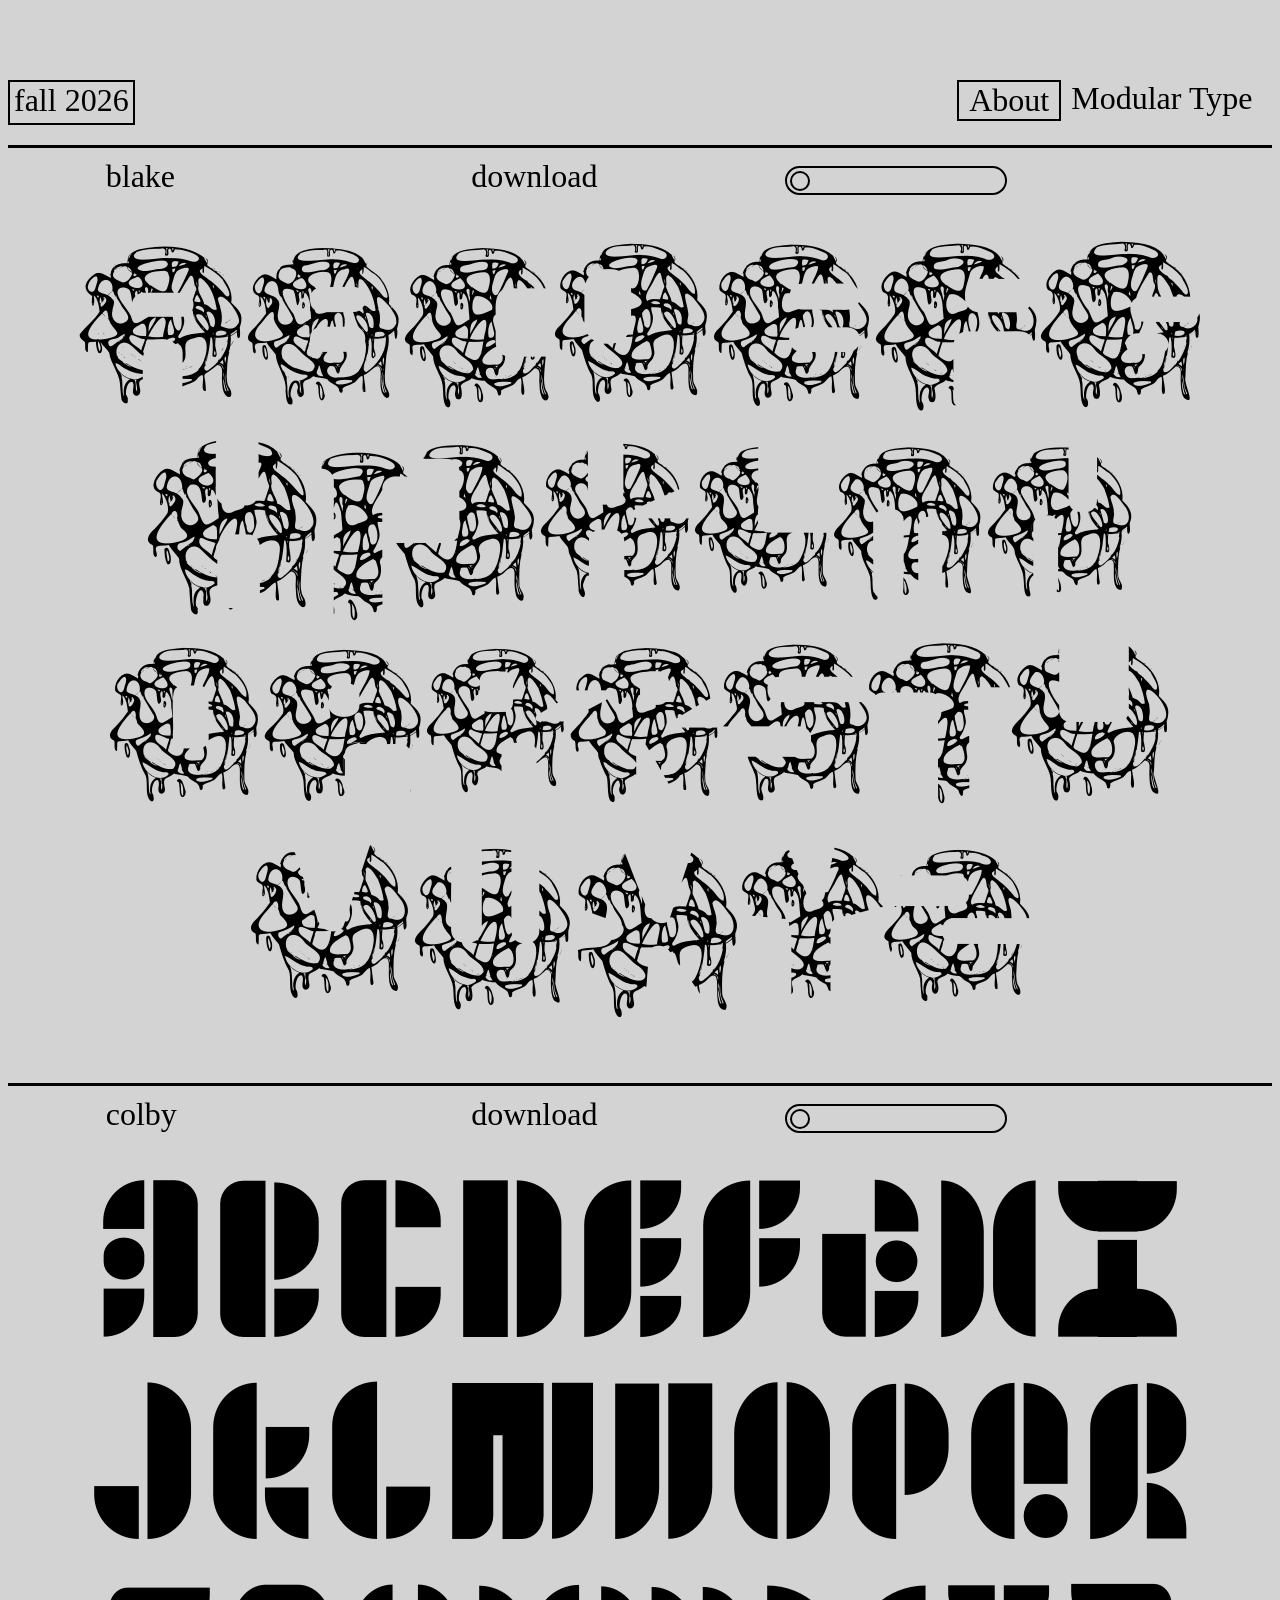
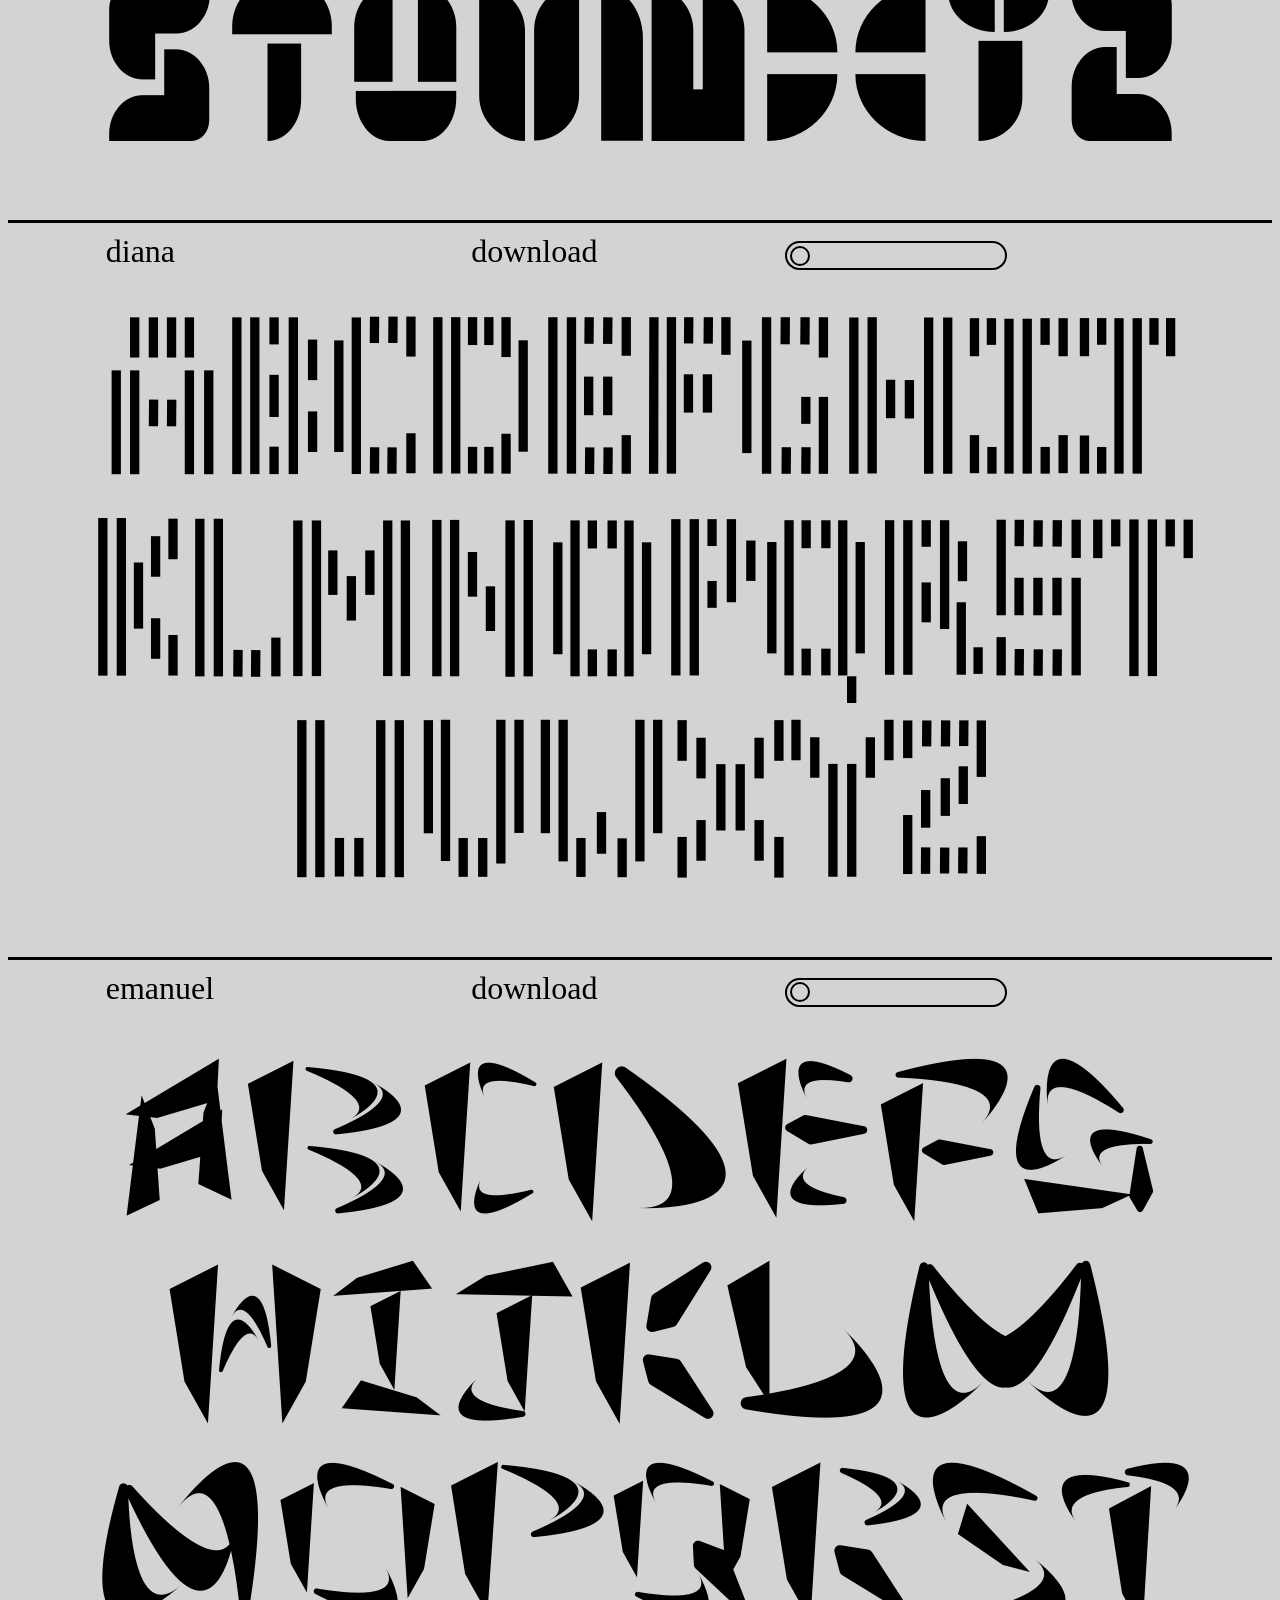
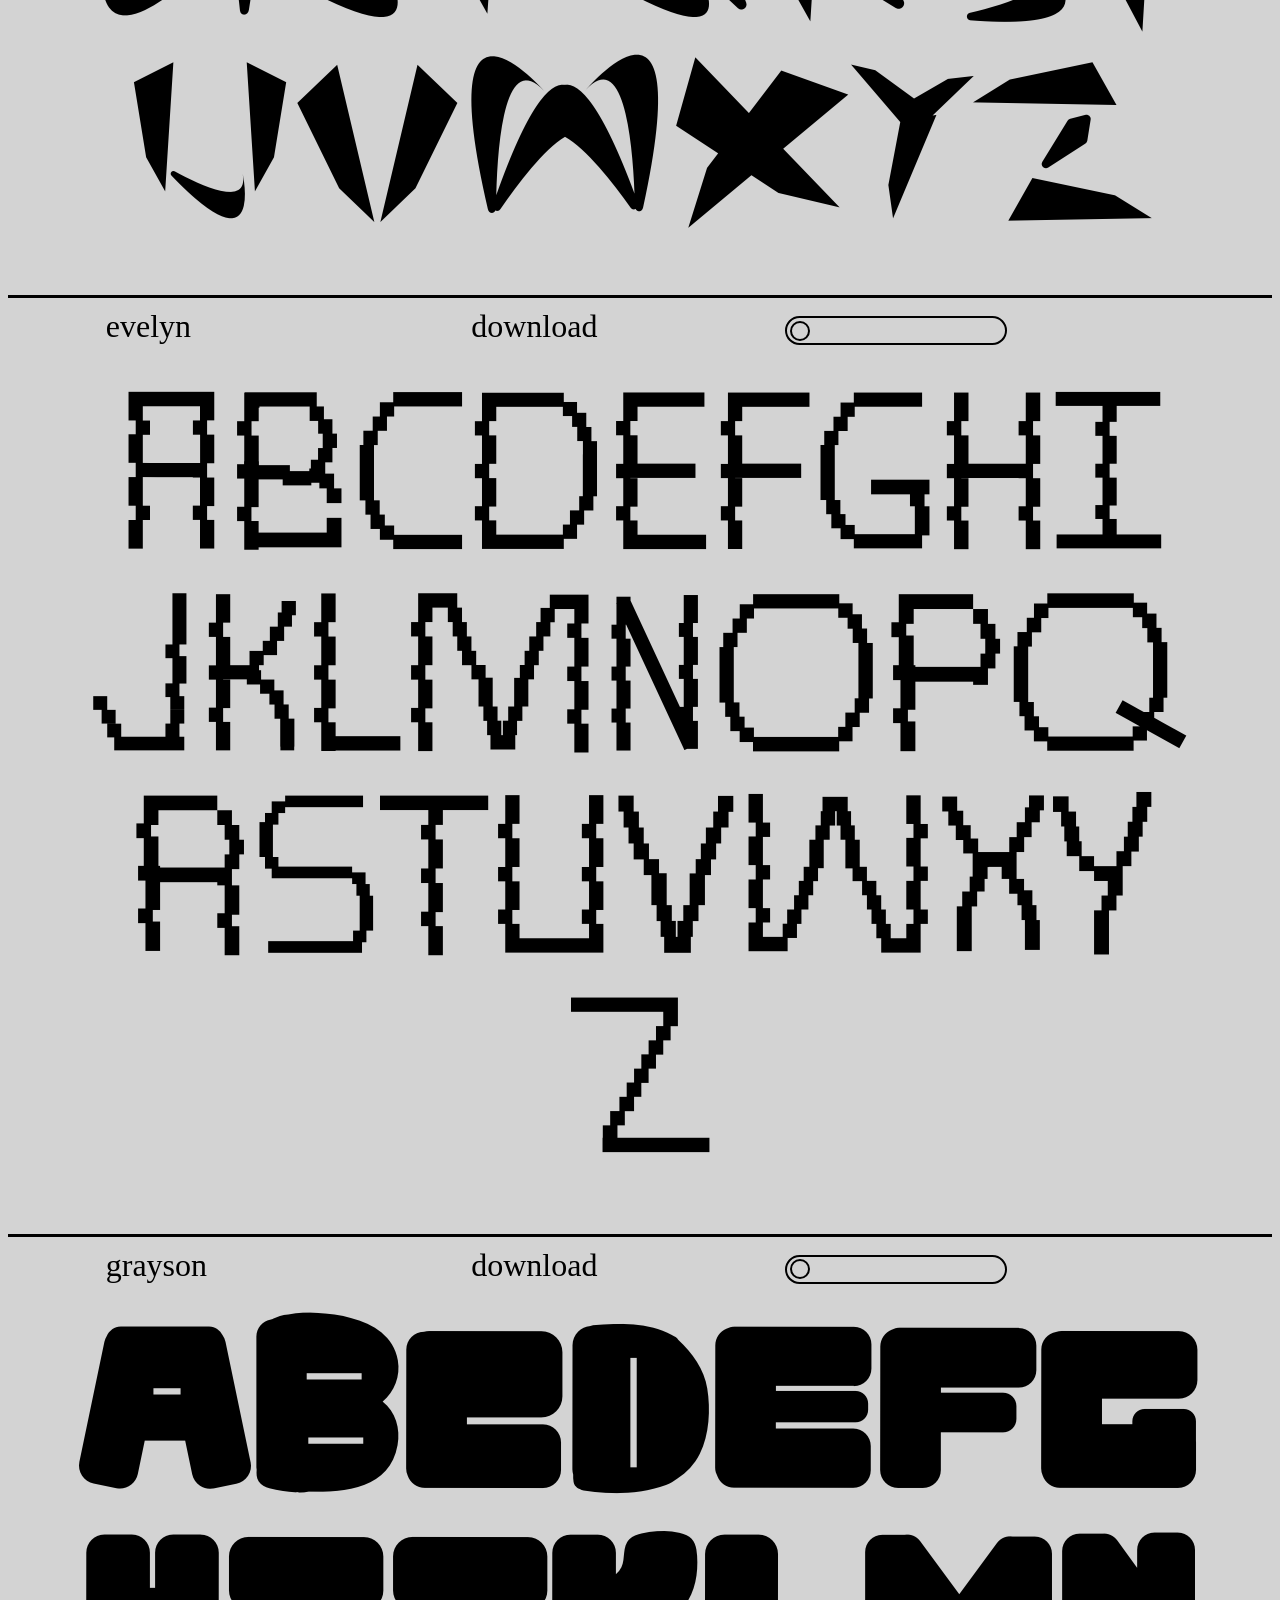
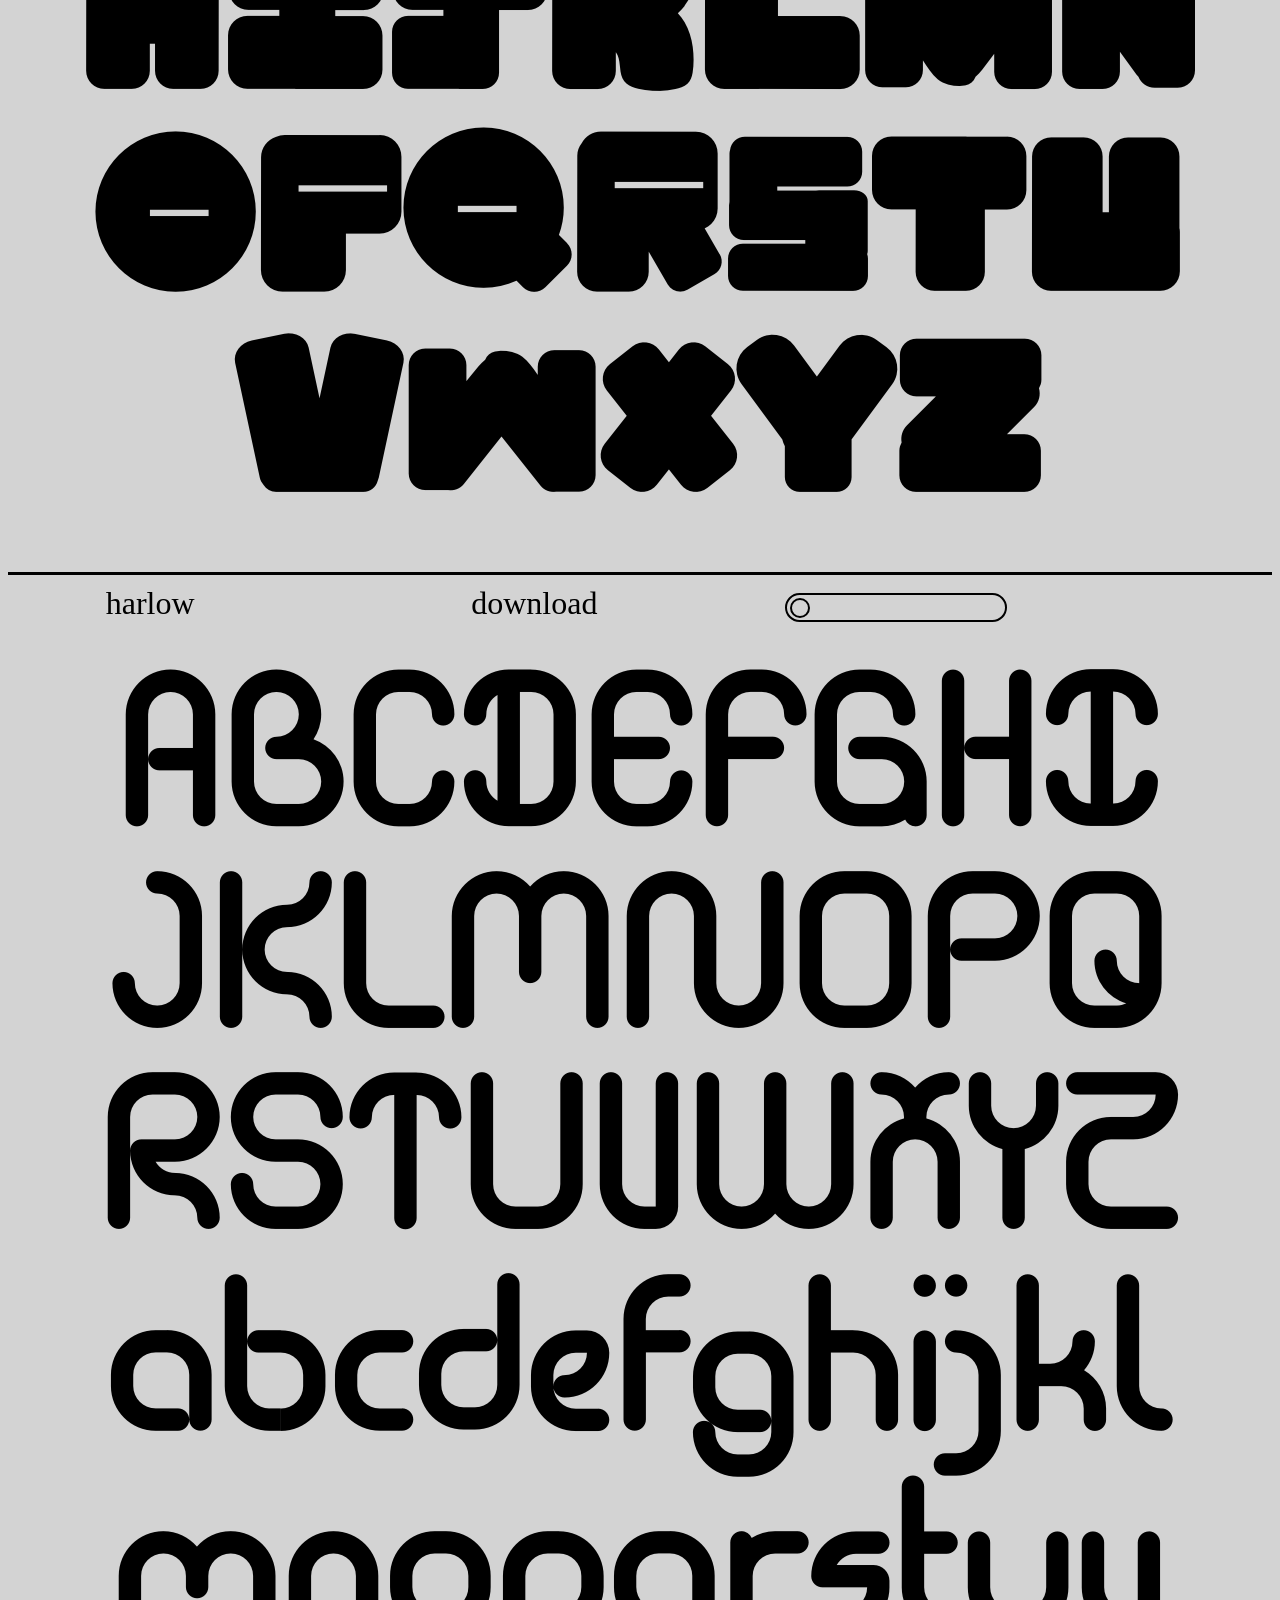
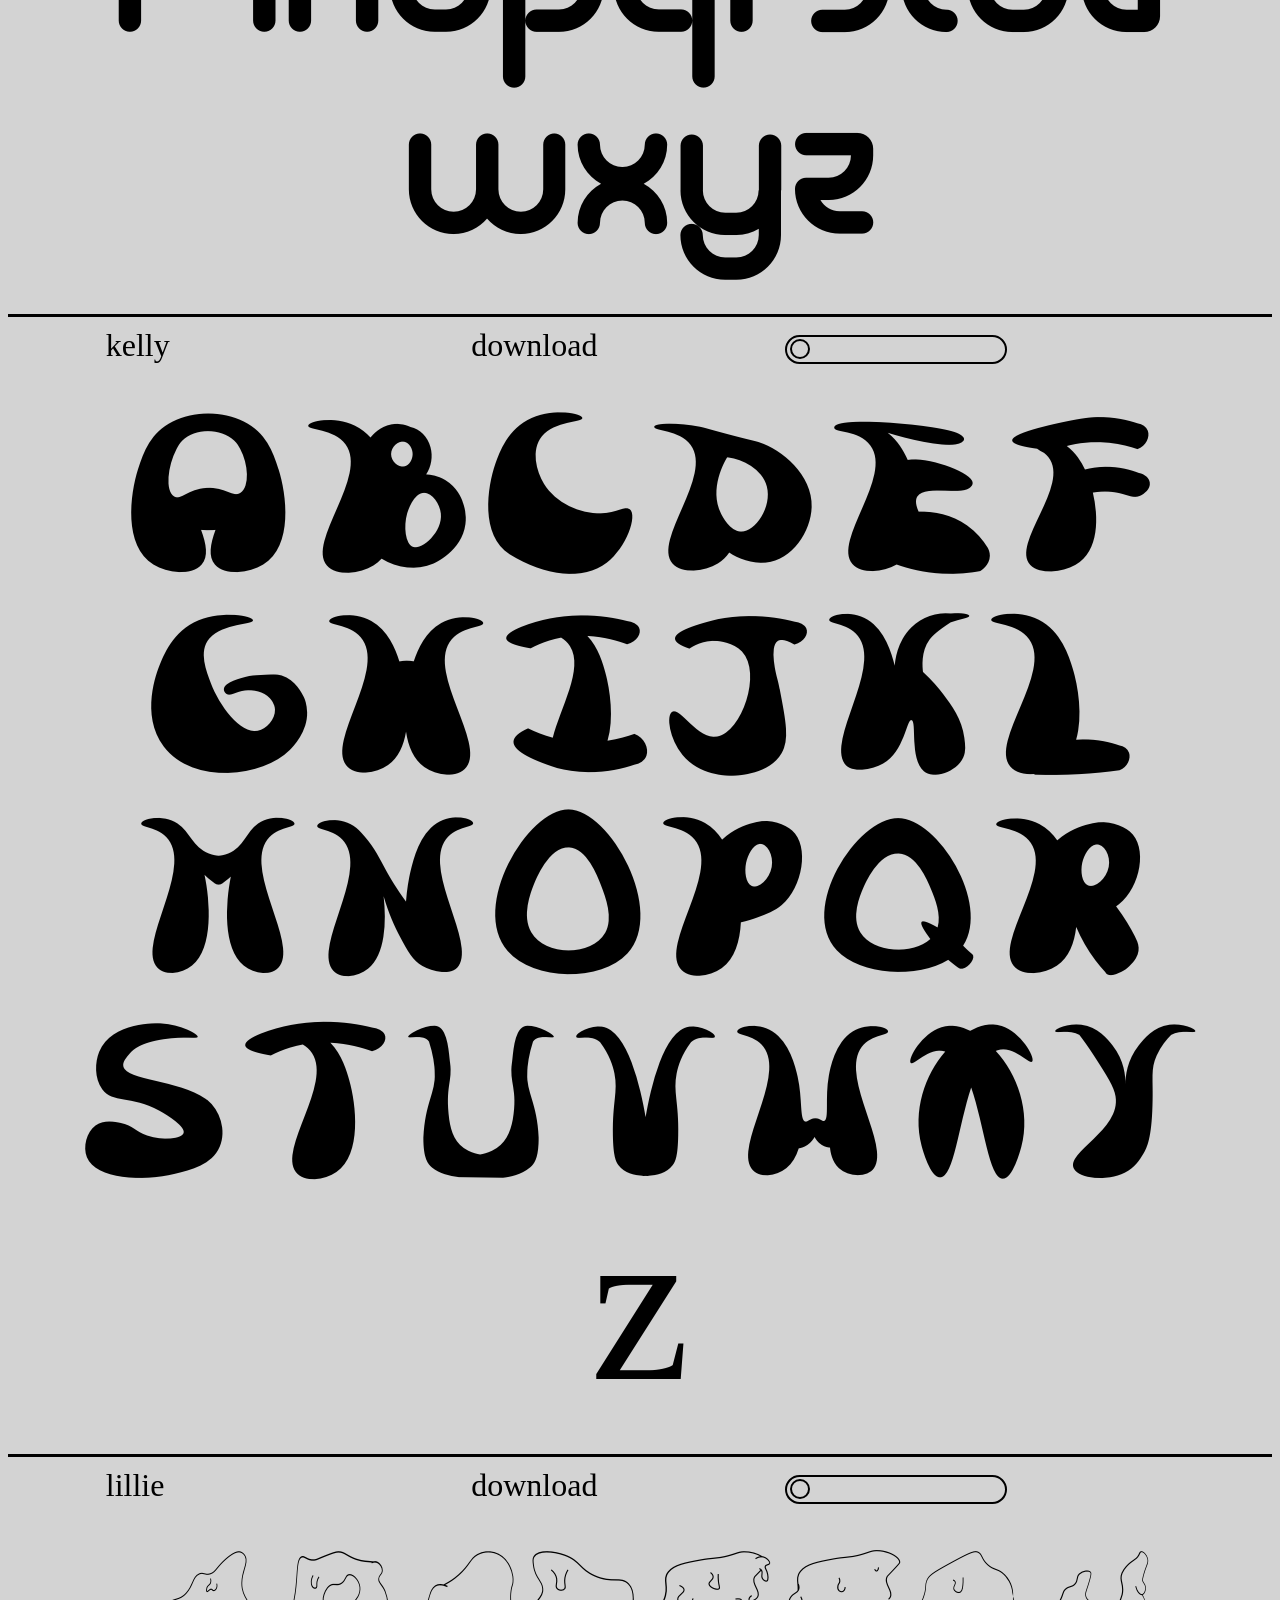
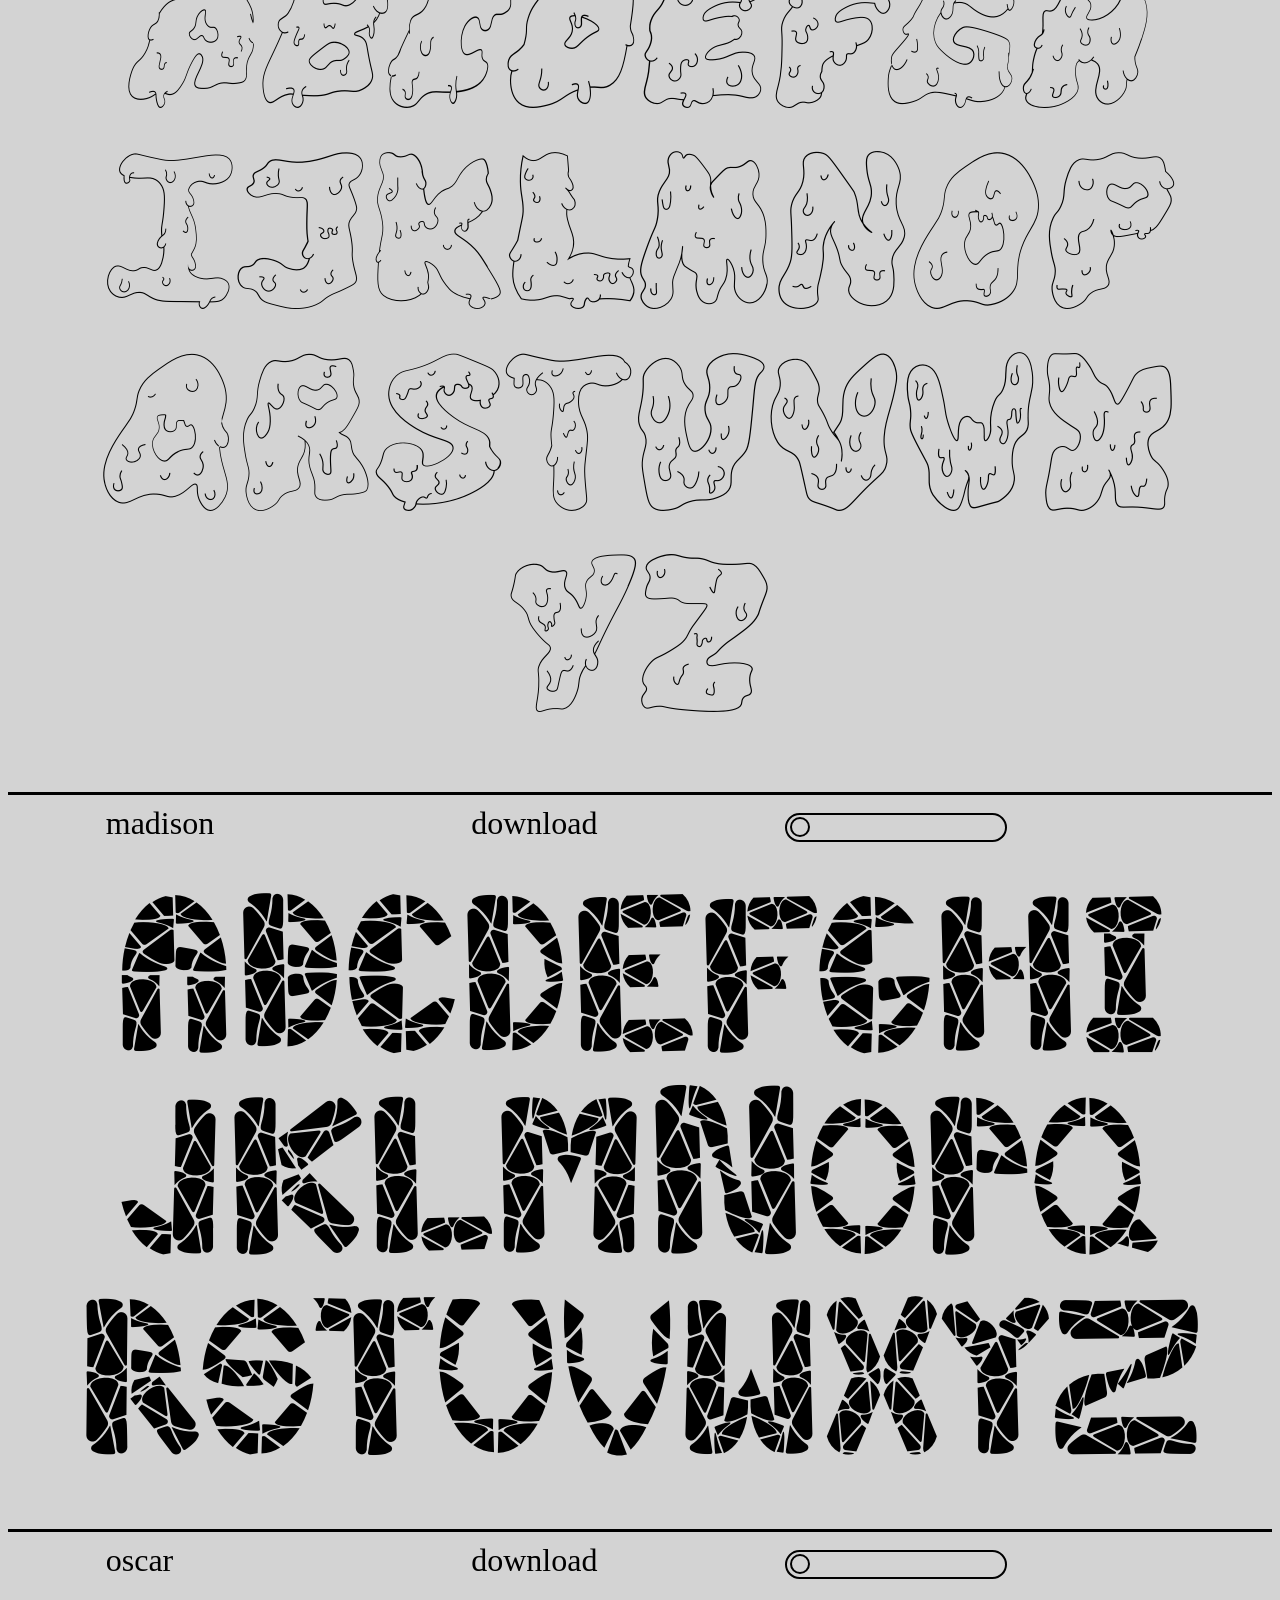
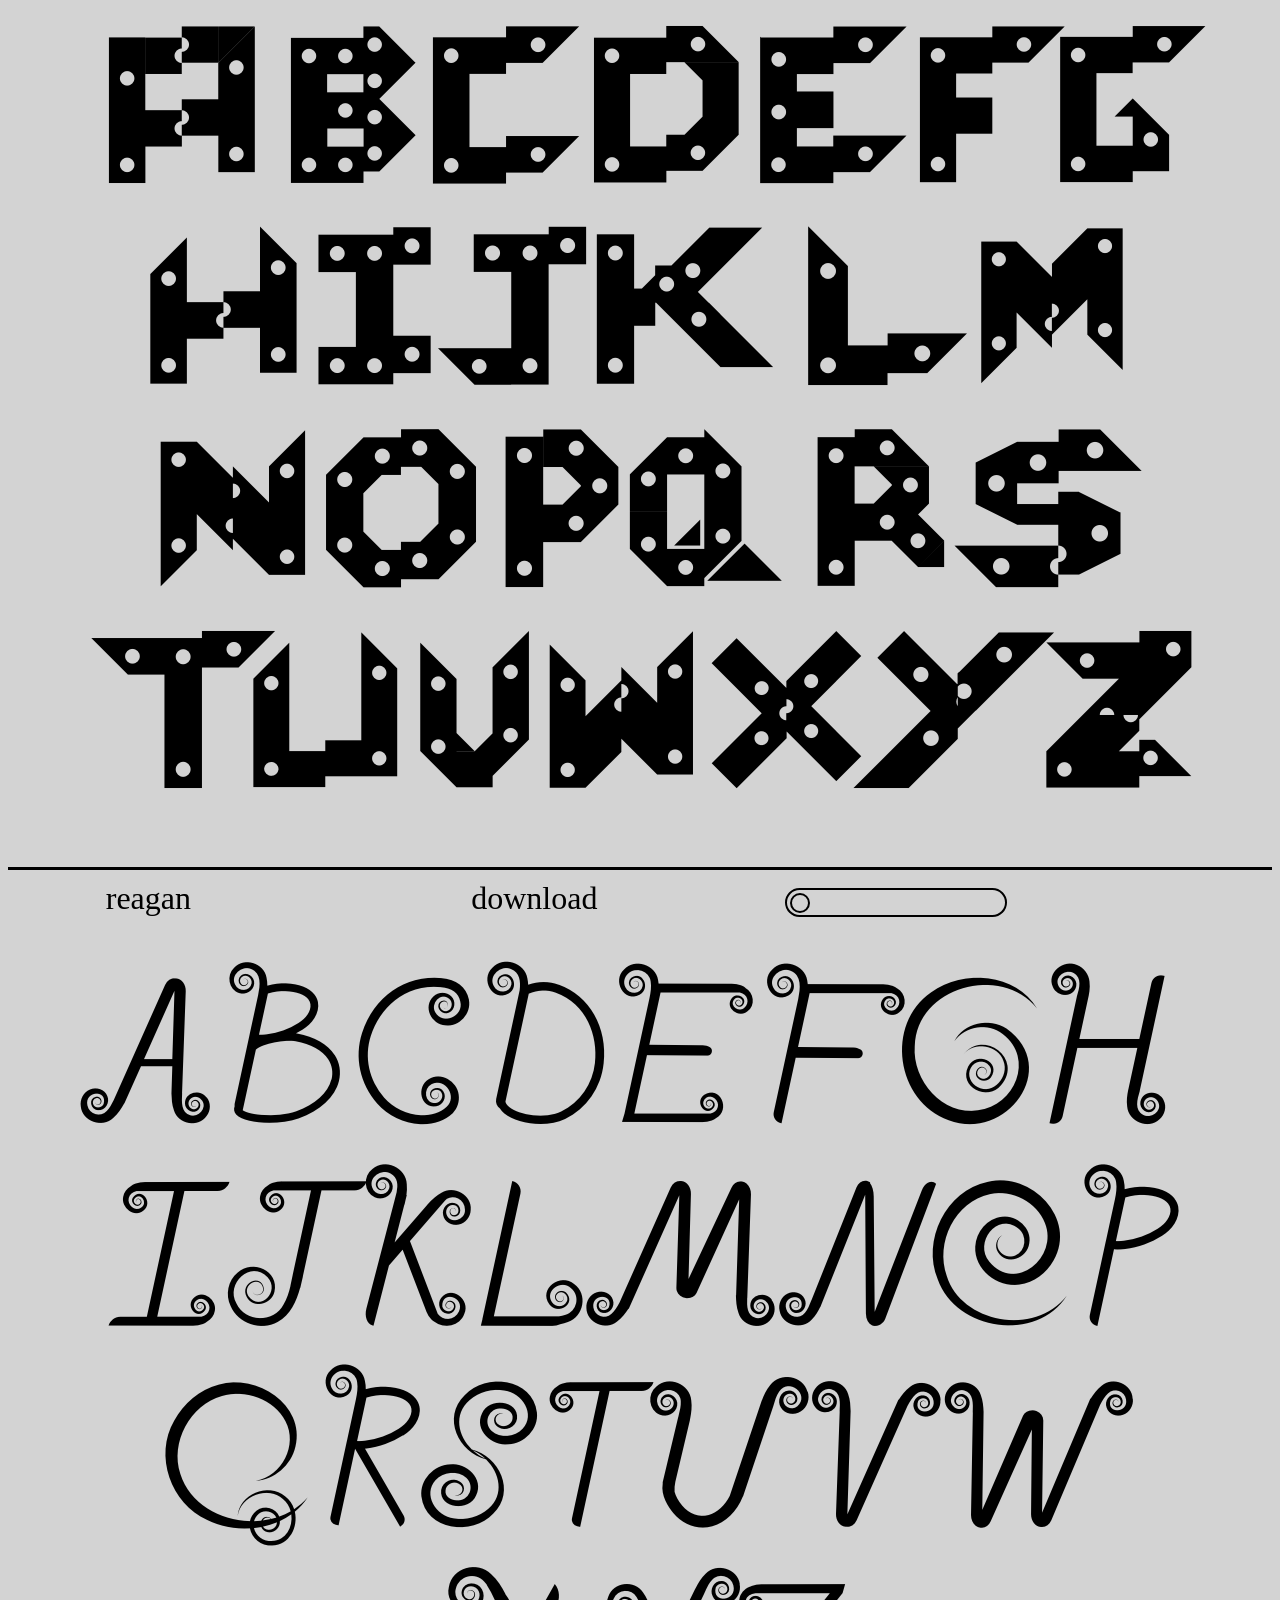
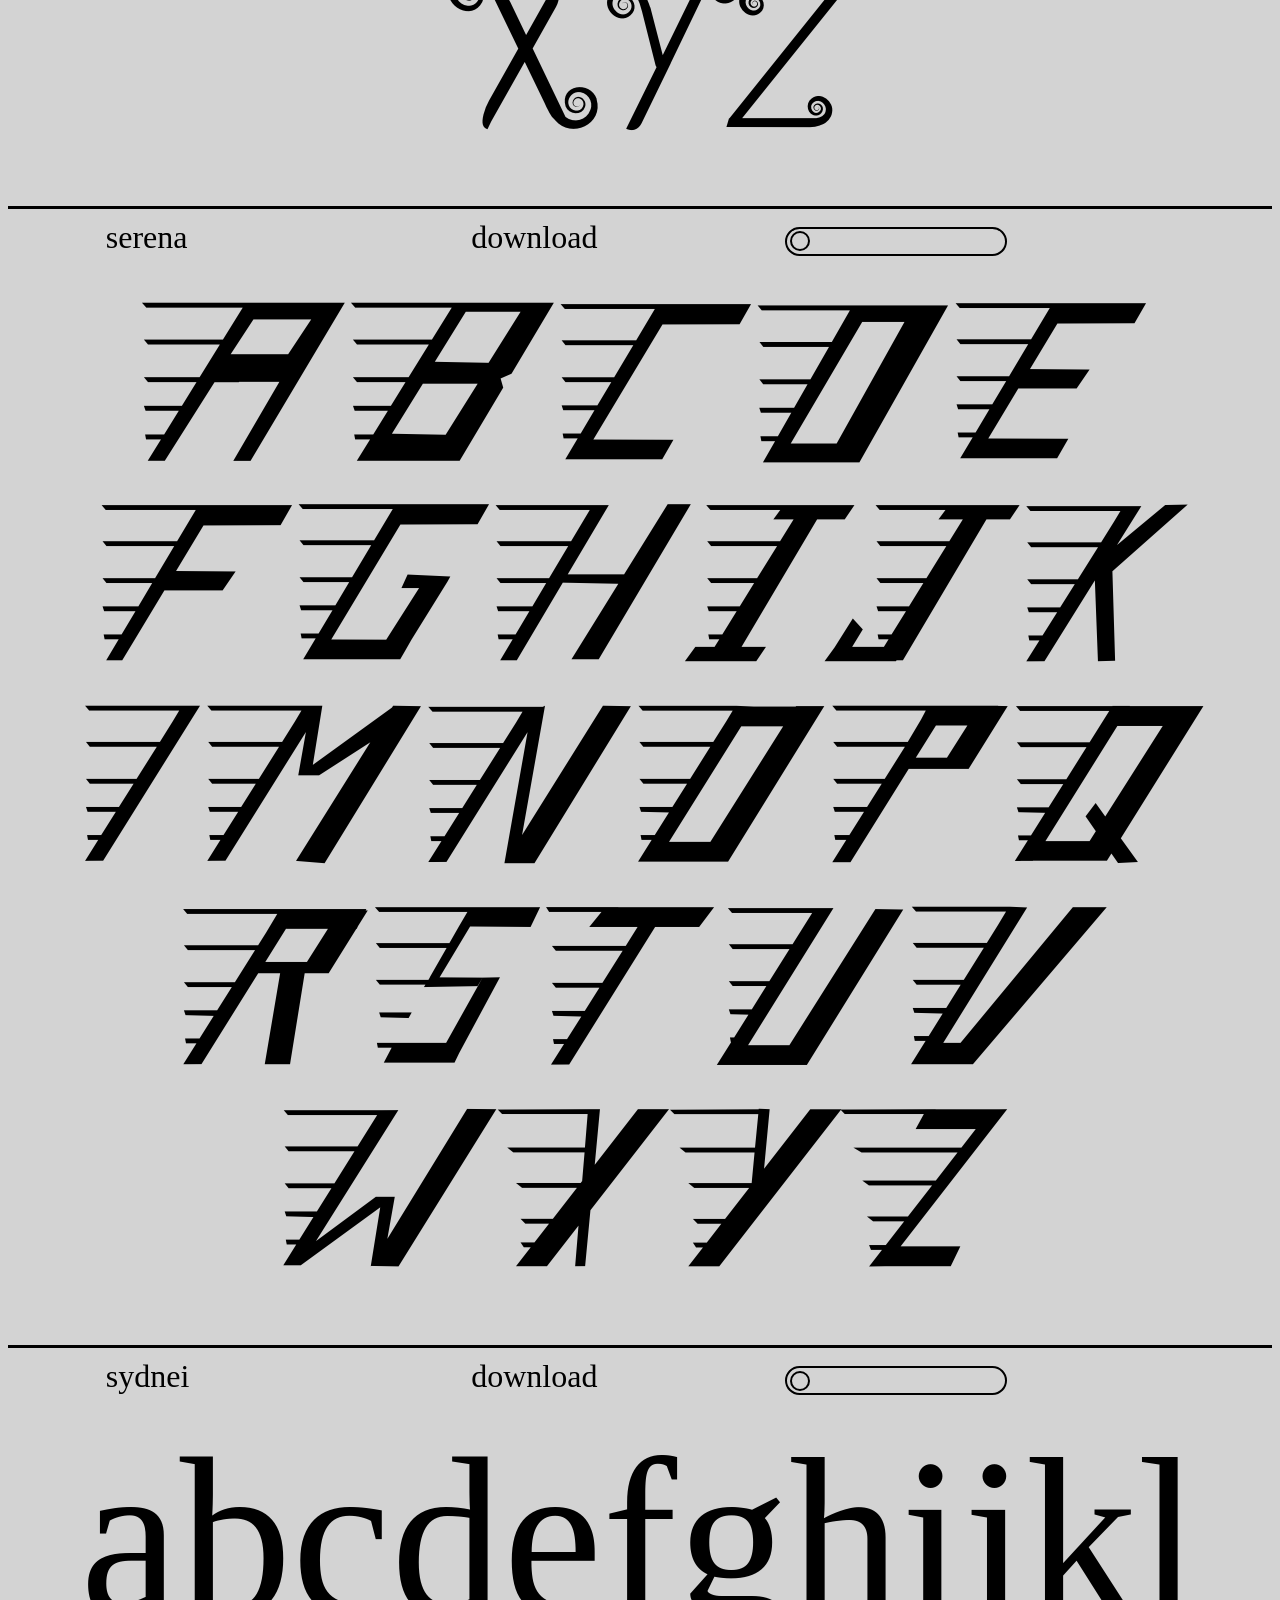
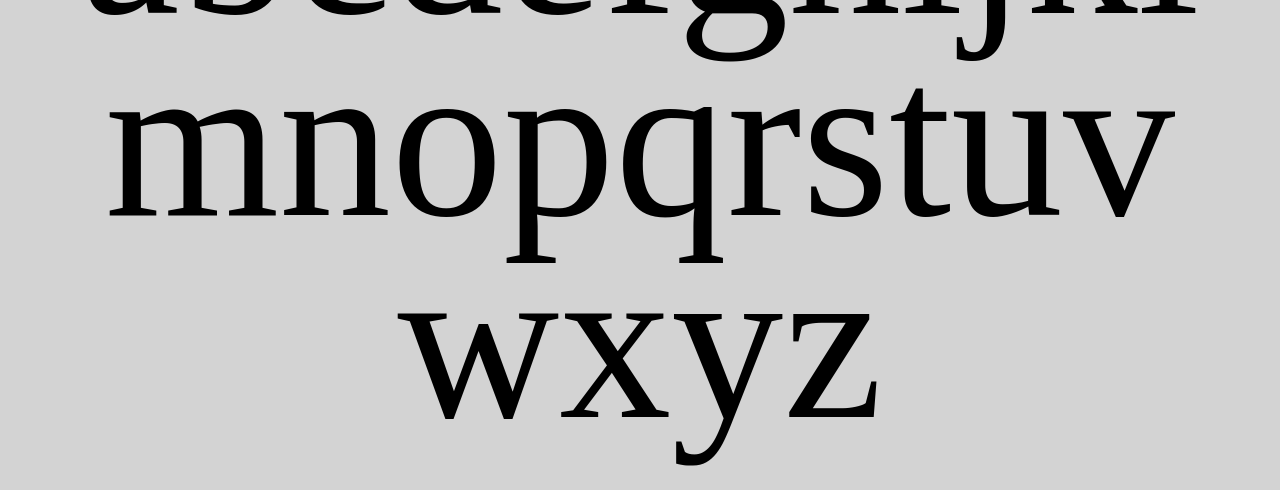
==== index.html @ 3a1ad886 "Initial commit" ====
<!DOCTYPE html>
<html>
  <head>
    <script src="https://ajax.googleapis.com/ajax/libs/jquery/3.5.1/jquery.min.js"></script>
    <script src="script.js"></script>
    <link rel="stylesheet" href="style.css" media="screen" />
    <title>Modular Typography</title>
    <link
      rel="icon"
      type="image/png"
      href="https://cdn.glitch.global/ddb6006c-caa0-43e6-abef-065a026137f5/favicon-16x16.png?v=1731301196773"
    />
  </head>
  <body>
    <div id="navigation">
       <div id="info">
        <a class="infoButtons" id="fullautohp" href="/"
          >
        </a>
        <div class="titleButtons" id="sketches" href="sketches.html">
          Modular Type
        </div>

        <button class="titleButtons" id="about">About</button>
        <!--    <button class="titleButtons" id="darkmode" onclick="darkMode()">Light Mode</button> -->
      </div>
    </div>

    <div class="intro" id="intro">
      <p id="introText">
        After completing your designs for five modular words in Part I, you will
        selected one word and expanded it into a complete uppercase alphabet
        (A–Z). This alphabet built on your modular system and visual
        characteristics you developed for that word, ensuring that the same
        concept and structure were carried through every letter. Now you can use
        these typefaces however you'd like!
      </p>
    </div>

   

    <div class="allTypeThings">
       <div class="className">Fall 2026</div>

      <div class="typeInfo">
        <div class="typefaceNameDIV">
          <span class="typefaceName">Blake</span>
        </div>
        <div class="downloadbutton">
          <a
            class="atag"
            href="fonts/Blake.otf"
            >Download
          </a>
        </div>
        <input
          class="slider"
          type="range"
          min="40"
          max="1000"
          value="40"
          oninput="updateSize(this.value, Blake)"
        /><br />
        <div
          class="sample textarea"
          id="Blake"
          contenteditable="true"
          spellcheck="false"
          style="font-family: Blake"
        >
          abcdefghijklmnopqrstuvwxyz
        </div>
      </div>
      <style type="text/css">
        @font-face {
          font-family: Blake;
          src: url(fonts/Blake.otf);
        }
      </style>

      <div class="typeInfo">
        <div class="typefaceNameDIV">
          <span class="typefaceName">Colby</span>
        </div>
        <div class="downloadbutton">
          <a
            class="atag"
            href="fonts/Colby.otf"
            >Download
          </a>
        </div>
        <input
          class="slider"
          type="range"
          min="40"
          max="1000"
          value="40"
          oninput="updateSize(this.value, Colby)"
        /><br />
        <div
          class="sample textarea"
          id="Colby"
          contenteditable="true"
          spellcheck="false"
          style="font-family: Colby"
        >
          abcdefghijklmnopqrstuvwxyz
        </div>
      </div>
      <style type="text/css">
        @font-face {
          font-family: Colby;
          src: url(fonts/Colby.otf);
        }
      </style>

      <div class="typeInfo">
        <div class="typefaceNameDIV">
          <span class="typefaceName">Diana</span>
        </div>
        <div class="downloadbutton">
          <a
            class="atag"
            href="fonts/Diana.otf"
            >Download
          </a>
        </div>
        <input
          class="slider"
          type="range"
          min="40"
          max="1000"
          value="40"
          oninput="updateSize(this.value, Diana)"
        /><br />
        <div
          class="sample textarea"
          id="Diana"
          contenteditable="true"
          spellcheck="false"
          style="font-family: Diana"
        >
          abcdefghijklmnopqrstuvwxyz
        </div>
      </div>
      <style type="text/css">
        @font-face {
          font-family: Diana;
          src: url(fonts/Diana.otf);
        }
      </style>

      <div class="typeInfo">
        <div class="typefaceNameDIV">
          <span class="typefaceName">Emanuel</span>
        </div>
        <div class="downloadbutton">
          <a
            class="atag"
            href="fonts/Emanuel.otf"
            >Download
          </a>
        </div>
        <input
          class="slider"
          type="range"
          min="40"
          max="1000"
          value="40"
          oninput="updateSize(this.value, Emanuel)"
        /><br />
        <div
          class="sample textarea"
          id="Emanuel"
          contenteditable="true"
          spellcheck="false"
          style="font-family: Emanuel"
        >
          abcdefghijklmnopqrstuvwxyz
        </div>
      </div>
      <style type="text/css">
        @font-face {
          font-family: Emanuel;
          src: url(fonts/Emanuel.otf);
        }
      </style>

      <div class="typeInfo">
        <div class="typefaceNameDIV">
          <span class="typefaceName">Evelyn</span>
        </div>
        <div class="downloadbutton">
          <a
            class="atag"
            href="fonts/Evelyn.otf"
            >Download
          </a>
        </div>
        <input
          class="slider"
          type="range"
          min="40"
          max="1000"
          value="40"
          oninput="updateSize(this.value, Evelyn)"
        /><br />
        <div
          class="sample textarea"
          id="Evelyn"
          contenteditable="true"
          spellcheck="false"
          style="font-family: Evelyn"
        >
          abcdefghijklmnopqrstuvwxyz
        </div>
      </div>
      <style type="text/css">
        @font-face {
          font-family: Evelyn;
          src: url(fonts/Evelyn.otf);
        }
      </style>

      <div class="typeInfo">
        <div class="typefaceNameDIV">
          <span class="typefaceName">Grayson</span>
        </div>
        <div class="downloadbutton">
          <a
            class="atag"
            href="fonts/Grayson.otf"
            >Download
          </a>
        </div>
        <input
          class="slider"
          type="range"
          min="40"
          max="1000"
          value="40"
          oninput="updateSize(this.value, Grayson)"
        /><br />
        <div
          class="sample textarea"
          id="Grayson"
          contenteditable="true"
          spellcheck="false"
          style="font-family: Grayson"
        >
          abcdefghijklmnopqrstuvwxyz
        </div>
      </div>
      <style type="text/css">
        @font-face {
          font-family: Grayson;
          src: url(fonts/Grayson.otf);
        }
      </style>

      <div class="typeInfo">
        <div class="typefaceNameDIV">
          <span class="typefaceName">Harlow</span>
        </div>
        <div class="downloadbutton">
          <a
            class="atag"
            href="fonts/Harlow.otf"
            >Download
          </a>
        </div>
        <input
          class="slider"
          type="range"
          min="40"
          max="1000"
          value="40"
          oninput="updateSize(this.value, Harlow)"
        /><br />
        <div
          class="sample textarea"
          id="Harlow"
          contenteditable="true"
          spellcheck="false"
          style="font-family: Harlow"
        >
          ABCDEFGHIJKLMNOPQRSTUVWXYZ<br>
          abcdefghijklmnopqrstuvwxyz
        </div>
      </div>
      <style type="text/css">
        @font-face {
          font-family: Harlow;
          src: url(fonts/Harlow.otf);
        }
      </style>

      <div class="typeInfo">
        <div class="typefaceNameDIV">
          <span class="typefaceName">Kelly</span>
        </div>
        <div class="downloadbutton">
          <a
            class="atag"
            href="fonts/Kelly.otf"
            >Download
          </a>
        </div>
        <input
          class="slider"
          type="range"
          min="40"
          max="1000"
          value="40"
          oninput="updateSize(this.value, Kelly)"
        /><br />
        <div
          class="sample textarea"
          id="Kelly"
          contenteditable="true"
          spellcheck="false"
          style="font-family: Kelly"
        >
          abcdefghijklmnopqrstuvwxyz
        </div>
      </div>
      <style type="text/css">
        @font-face {
          font-family: Kelly;
          src: url(fonts/Kelly.otf);
        }
      </style>

      <div class="typeInfo">
        <div class="typefaceNameDIV">
          <span class="typefaceName">Lillie</span>
        </div>
        <div class="downloadbutton">
          <a
            class="atag"
            href="fonts/Lillie.otf"
            >Download
          </a>
        </div>
        <input
          class="slider"
          type="range"
          min="40"
          max="1000"
          value="40"
          oninput="updateSize(this.value, Lillie)"
        /><br />
        <div
          class="sample textarea"
          id="Lillie"
          contenteditable="true"
          spellcheck="false"
          style="font-family: Lillie"
        >
          abcdefghijklmnopqrstuvwxyz
        </div>
      </div>
      <style type="text/css">
        @font-face {
          font-family: Lillie;
          src: url(fonts/Lillie.otf);
        }
      </style>

      <div class="typeInfo">
        <div class="typefaceNameDIV">
          <span class="typefaceName">Madison</span>
        </div>
        <div class="downloadbutton">
          <a
            class="atag"
            href="fonts/Madison.otf"
            >Download
          </a>
        </div>
        <input
          class="slider"
          type="range"
          min="40"
          max="1000"
          value="40"
          oninput="updateSize(this.value, Madison)"
        /><br />
        <div
          class="sample textarea"
          id="Madison"
          contenteditable="true"
          spellcheck="false"
          style="font-family: Madison"
        >
          abcdefghijklmnopqrstuvwxyz
        </div>
      </div>
      <style type="text/css">
        @font-face {
          font-family: Madison;
          src: url(fonts/Madison.otf);
        }
      </style>

      <div class="typeInfo">
        <div class="typefaceNameDIV">
          <span class="typefaceName">Oscar</span>
        </div>
        <div class="downloadbutton">
          <a
            class="atag"
            href="fonts/Oscar.otf"
            >Download
          </a>
        </div>
        <input
          class="slider"
          type="range"
          min="40"
          max="1000"
          value="40"
          oninput="updateSize(this.value, Oscar)"
        /><br />
        <div
          class="sample textarea"
          id="Oscar"
          contenteditable="true"
          spellcheck="false"
          style="font-family: Oscar"
        >
          abcdefghijklmnopqrstuvwxyz
        </div>
      </div>
      <style type="text/css">
        @font-face {
          font-family: Oscar;
          src: url(fonts/Oscar.otf);
        }
      </style>

      <div class="typeInfo">
        <div class="typefaceNameDIV">
          <span class="typefaceName">Reagan</span>
        </div>
        <div class="downloadbutton">
          <a
            class="atag"
            href="fonts/Reagan.otf"
            >Download
          </a>
        </div>
        <input
          class="slider"
          type="range"
          min="40"
          max="1000"
          value="40"
          oninput="updateSize(this.value, Reagan)"
        /><br />
        <div
          class="sample textarea"
          id="Reagan"
          contenteditable="true"
          spellcheck="false"
          style="font-family: Reagan"
        >
          abcdefghijklmnopqrstuvwxyz
        </div>
      </div>
      <style type="text/css">
        @font-face {
          font-family: Reagan;
          src: url(fonts/Reagan.otf);
        }
      </style>

      <div class="typeInfo">
        <div class="typefaceNameDIV">
          <span class="typefaceName">Serena</span>
        </div>
        <div class="downloadbutton">
          <a
            class="atag"
            href="fonts/Serena.otf"
            >Download
          </a>
        </div>
        <input
          class="slider"
          type="range"
          min="40"
          max="1000"
          value="40"
          oninput="updateSize(this.value, Serena)"
        /><br />
        <div
          class="sample textarea"
          id="Serena"
          contenteditable="true"
          spellcheck="false"
          style="font-family: Serena"
        >
          abcdefghijklmnopqrstuvwxyz
        </div>
      </div>
      <style type="text/css">
        @font-face {
          font-family: Serena;
          src: url(fonts/Serena.otf);
        }
      </style>

      <div class="typeInfo">
        <div class="typefaceNameDIV">
          <span class="typefaceName">Sydnei</span>
        </div>
        <div class="downloadbutton">
          <a
            class="atag"
            href="fonts/Sydnei.otf"
            >Download
          </a>
        </div>
        <input
          class="slider"
          type="range"
          min="40"
          max="1000"
          value="40"
          oninput="updateSize(this.value, Sydnei)"
        /><br />
        <div
          class="sample textarea"
          id="Sydnei"
          contenteditable="true"
          spellcheck="false"
          style="font-family: Sydnei"
        >
          abcdefghijklmnopqrstuvwxyz
        </div>
      </div>
      <style type="text/css">
        @font-face {
          font-family: Sydnei;
          src: url(fonts/Sydnei.otf);
        }
      </style>
    </div>

    <script type="text/javascript">
      function updateSize(newVal, id) {
        var newFontSize = newVal + "px";
        $(id).css("font-size", newFontSize);
      }

      function updateLineHeight(newVal, id) {
        var newFontSize = newVal + "px";
        $(id).css("line-height", newFontSize);
      }
    </script>
  </body>
</html>
---- style.css ----
@font-face {
  font-family: honey;
  src: url(https://cdn.glitch.global/ddb6006c-caa0-43e6-abef-065a026137f5/G2Erika-Regular.woff2.otf?v=1729028930195);
}


/* width */
::-webkit-scrollbar {
  width: 20px;
}

/* Track */
::-webkit-scrollbar-track {
  background:white;
/*   border-left:2px solid black; */
}

/* Handle */
::-webkit-scrollbar-thumb {
  background:#d3d3d3;
}

/* Handle on hover */
::-webkit-scrollbar-thumb:hover {
  background: #555;
}


body {
  font-family: honey;
  background:#d3d3d3;
   color: black;
}

.dark-mode {
  background-color: black;
  color: white;
}

#darkmode{
  margin-right:10px;
  padding:0px 20px;
  padding-bottom:3px;
  border-radius:30px;
}

p {
  width: 97%;
  overflow-x: hidden;
  margin-top: 100px;
  margin-bottom: 100px;
  text-align: center;
  padding-bottom: 50px;
}

h1 {
  left: 10px;
  font-family: sans-serif;
  font-size: 1em;
}

#introText {
    font-size: 2em;
    text-align: left;
    margin-bottom: 0px;
    padding-bottom: 20px;
}

.intro{
     display:none;
}

.about{
   display:block;
}



a {
  text-decoration: none;
/*   color: black; */
  /* margin-left: 10px; */
  margin-top: 0px;
  margin-bottom: 0px;
}

a:hover {
    text-decoration: underline;
}


.className {
  font-size: 2em;
  text-transform: lowercase;
  margin-bottom:20px;
/*   background:#8600EC; */
  border:2px solid black;
  width:fit-content;
  padding:4px;
  padding-top:0px;
  color:black;
}

.typefaceName {
    font-size: 2em;
  text-transform: lowercase;
/*   background:white; */
  padding:0px 10px;
}

.downloadbutton {
  text-decoration: none;
/*   color: black; */
  font-size: 2em;
  bottom: 25px;
  left: 10px;
  padding-top: 10px;
  text-transform: uppercase;
  max-width: 350px;
  text-transform: lowercase;
  margin-right: 10px;
}

.downloadbutton:hover {
  /* background-color: #00A16C; */
/*   color: black; */
  /* border-color: #E9E9F2; */
}

.header {
  position: fixed;
}

#block {
  height: 50px;
}

.atag {
  margin-top: 20px;
  text-decoration: none;
  color: inherit;
  margin: auto;
  display: block;
}

.atag:hover {
  color: inherit;
}

/* NEW CSS */

#info {
  display: block;
  width: 98vw;
  min-width: 350px;
  margin-bottom: 80px;
  margin-top: 0px;
  padding-top: 0px;
  font-size: 2em;
}

.infoButtons {
  margin-left: 0;
  color:black;
}

.infoButtons:hover {
  /* color: #00A16C; */
}

button {
/*  background-color: #E9E9F2; */
    font-family: honey;
    font-size: 1em;
    margin: auto;
    /* margin-bottom: 20px; */
    margin-top: 20px;
   border:2px solid black;
    background:transparent;
  
  }

button:hover {
  background:black;
  color: white;
}

  .titleButtons {
    /* margin-right: 0px; */
    /* margin-bottom: 20px; */
    margin-top: 0px;
    float: right;
    color:black;
    padding: 0px 10px;
  }


.sample {
  display: block;
  outline: none;
  font-size: 14em;
  overflow-wrap: break-word;
  width: 90%;
  line-height:.9;
  min-width: 350px;
  text-align: center;
  color: black;
  padding-top: 40px;
  padding-bottom: 40px;
  margin:0 auto;
}


/* .sample:hover {
color: black;
}
 */
#Icons{
  font-size: 400px;
  line-height:1
}


  .allTypeThings {
    /* display: flex; */
    /* flex-wrap: wrap; */
    margin-bottom: 20px;
        width: 100%;
    margin: 0 auto;
  }


  .typefaceNameDIV {
    padding-top: 10px;
     min-width: 200px;
  }

  input {
    appearance: inherit;
    width: 17%;
    background-color: #6e6e6e00;
    /* outline: 2px solid; */
    padding-top: 0px;
    border-radius: 60px;
    border:2px solid black;
    background: transparent;
    height: 25px;
     margin-top: 18px;
    padding-left: 3px;
  }

  .slider::-webkit-slider-thumb {
    -webkit-appearance: none; /* Override default look */
    appearance: none;
    width: 20px; /* Set a specific slider handle width */
    height: 20px; /* Slider handle height */
    border:2px solid black;
    border-radius: 50px;
    cursor: pointer; /* Cursor on hover */

  }

  .slider::-moz-range-thumb {
    width: 25px; /* Set a specific slider handle width */
    height: 25px; /* Slider handle height */
    background: none; /* Green background */
/*     border: solid; */
    border-color: black;
    border-radius: 50px;
    cursor: pointer; /* Cursor on hover */

  }

  .typeInfo {
    /* margin-right: 20px; */
    display: flex
;
    flex-wrap: wrap;
    border-top: solid;
    justify-content: space-around;
  }

  #leading {
    margin-top: 20px;
    margin-bottom: 20px;
  }
.titleButtons:hover {
  /* color: #00A16C; */
}

#fullautohp:hover {
  text-decoration: underline;
}

#aboutp:hover {
  text-decoration: underline;
}

#toolsp:hover {
  text-decoration: underline;
}

#collectionsTitle:hover {
  text-decoration: underline;
}

.atag:hover {
  text-decoration: underline;
}

@media only screen and (max-width: 900px) {
  
  
}
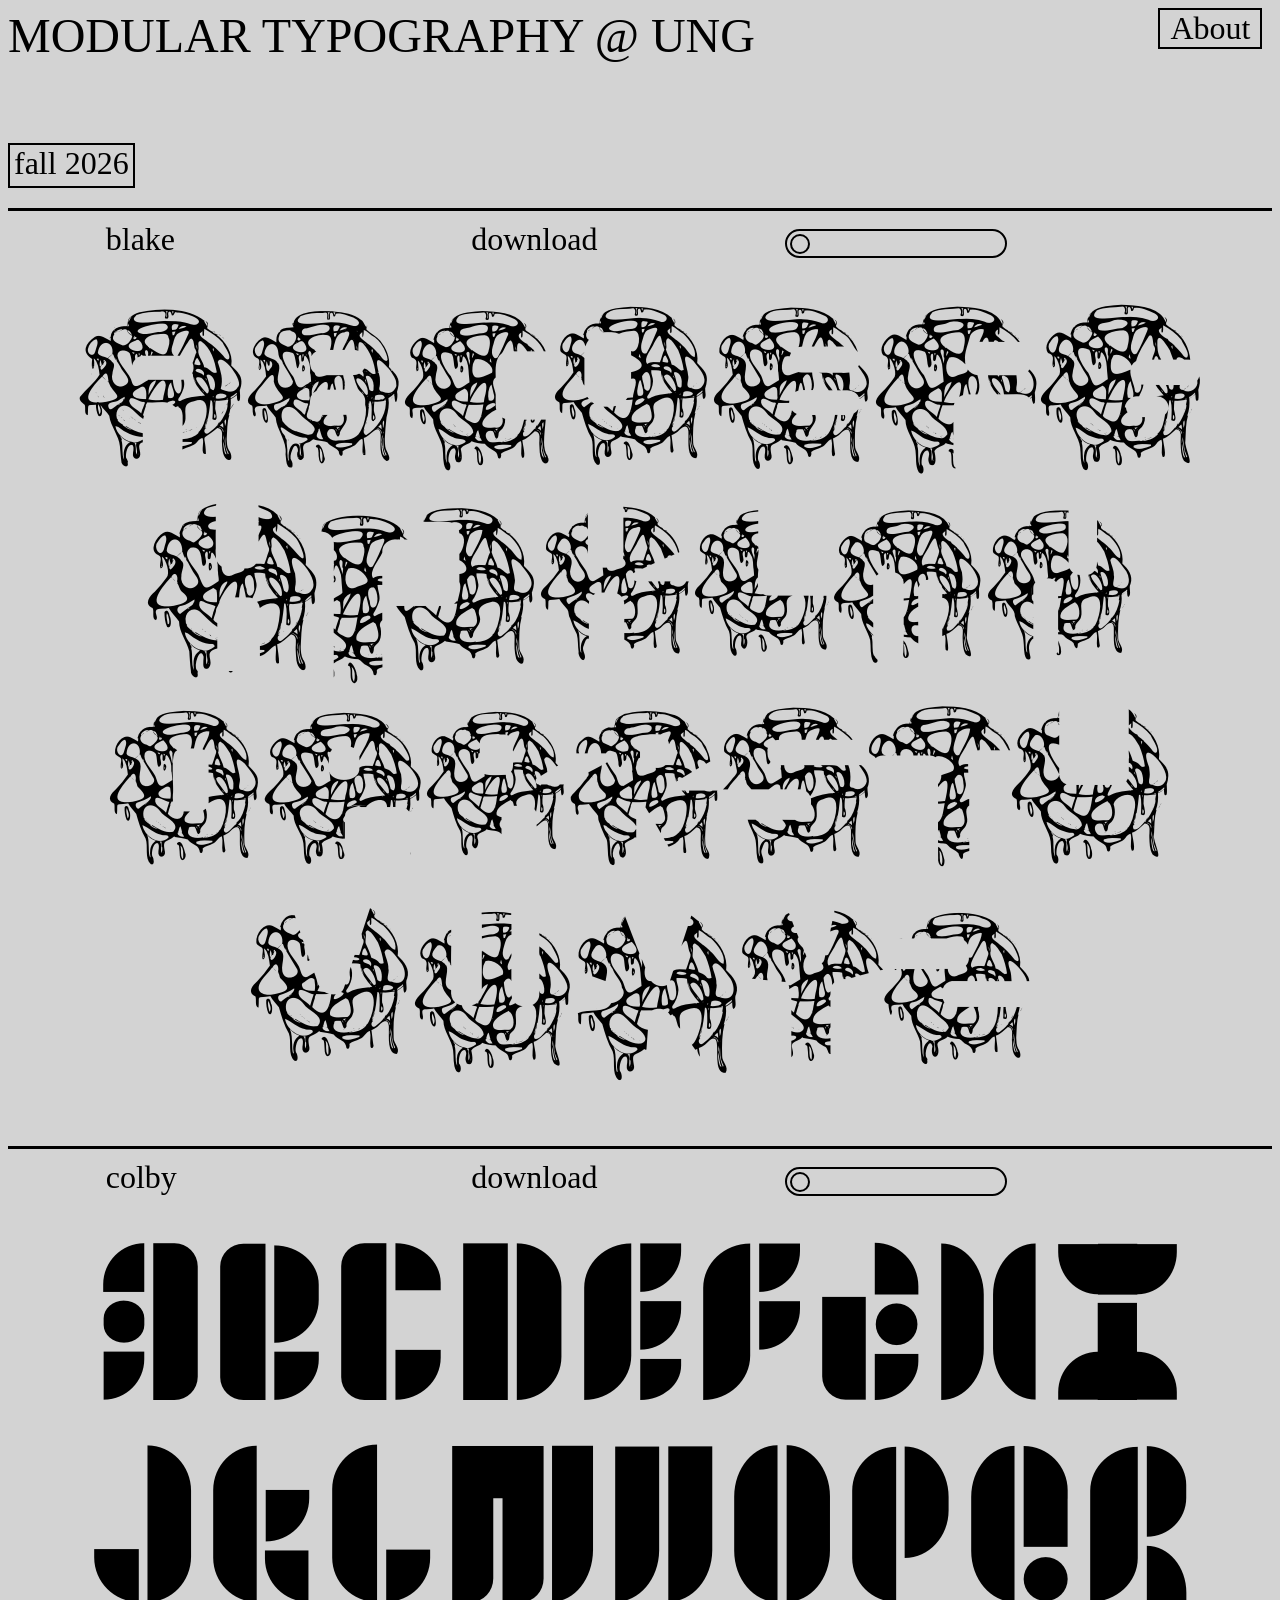
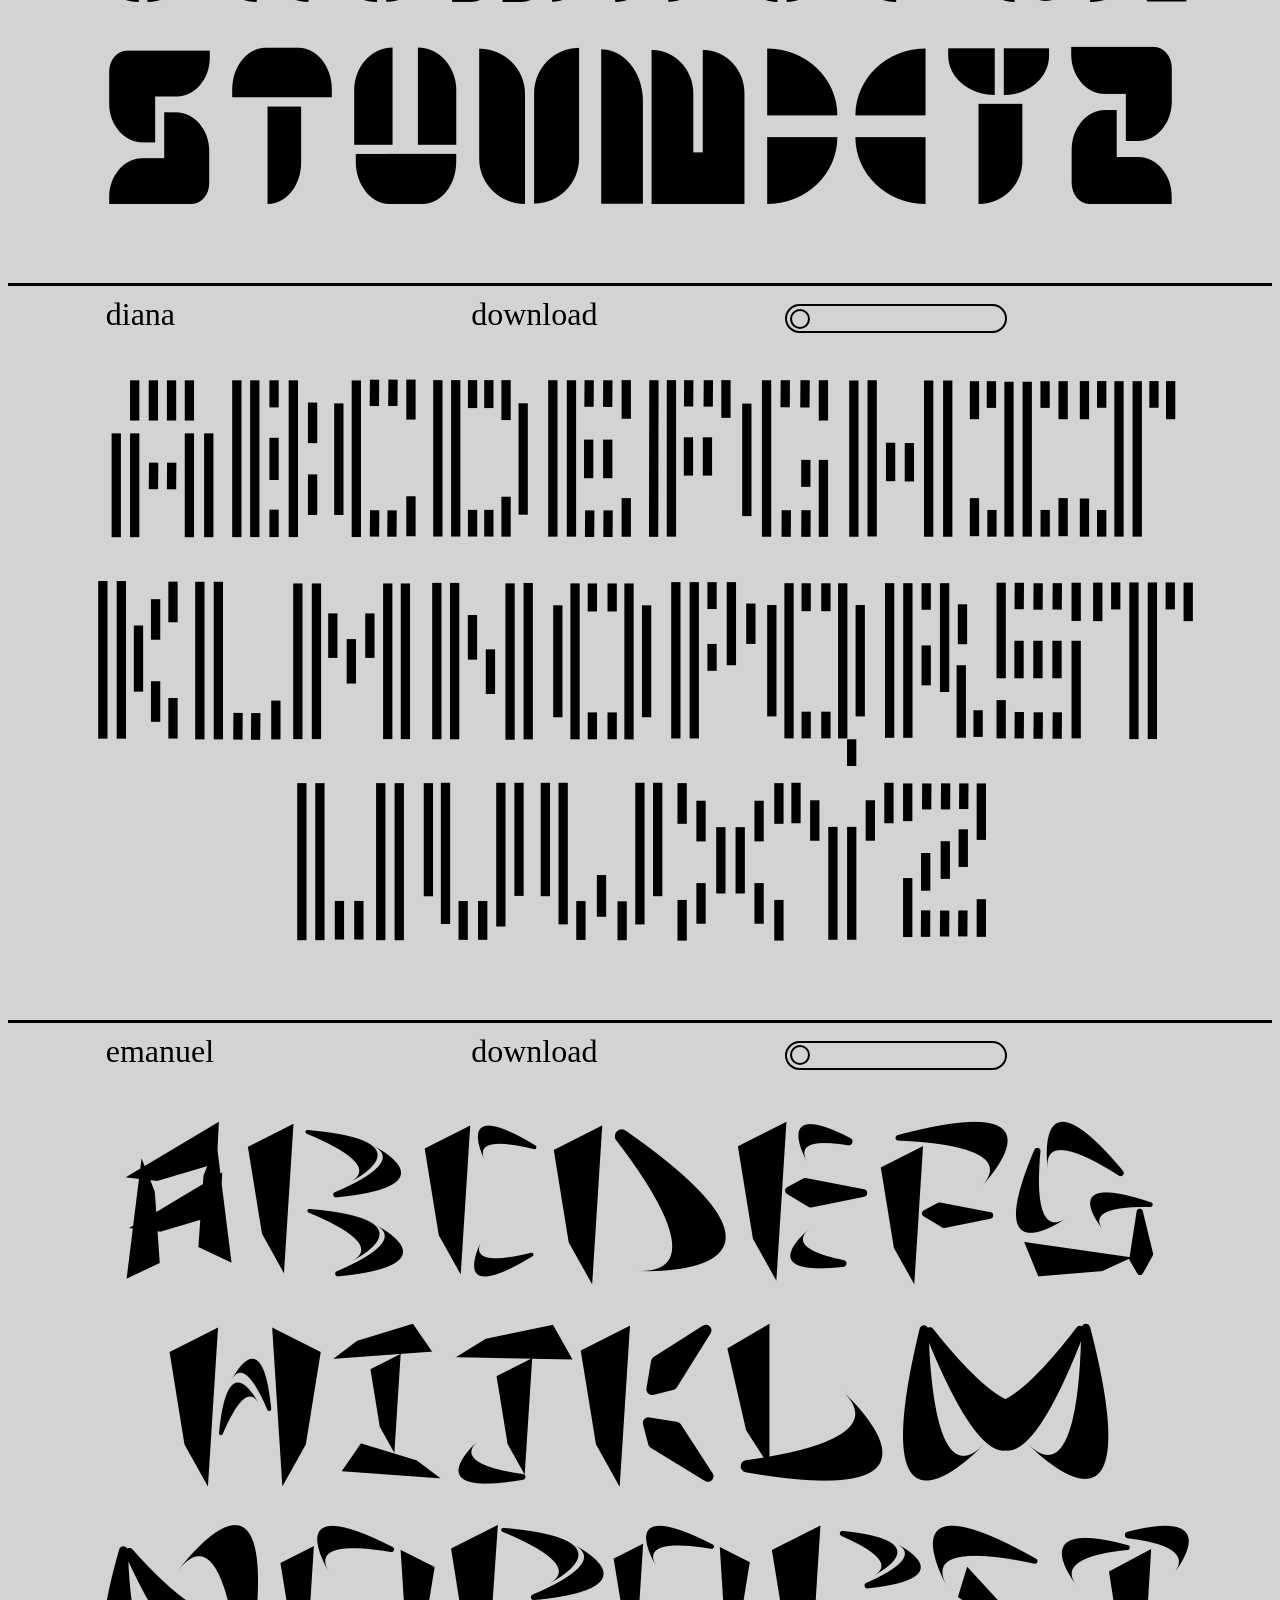
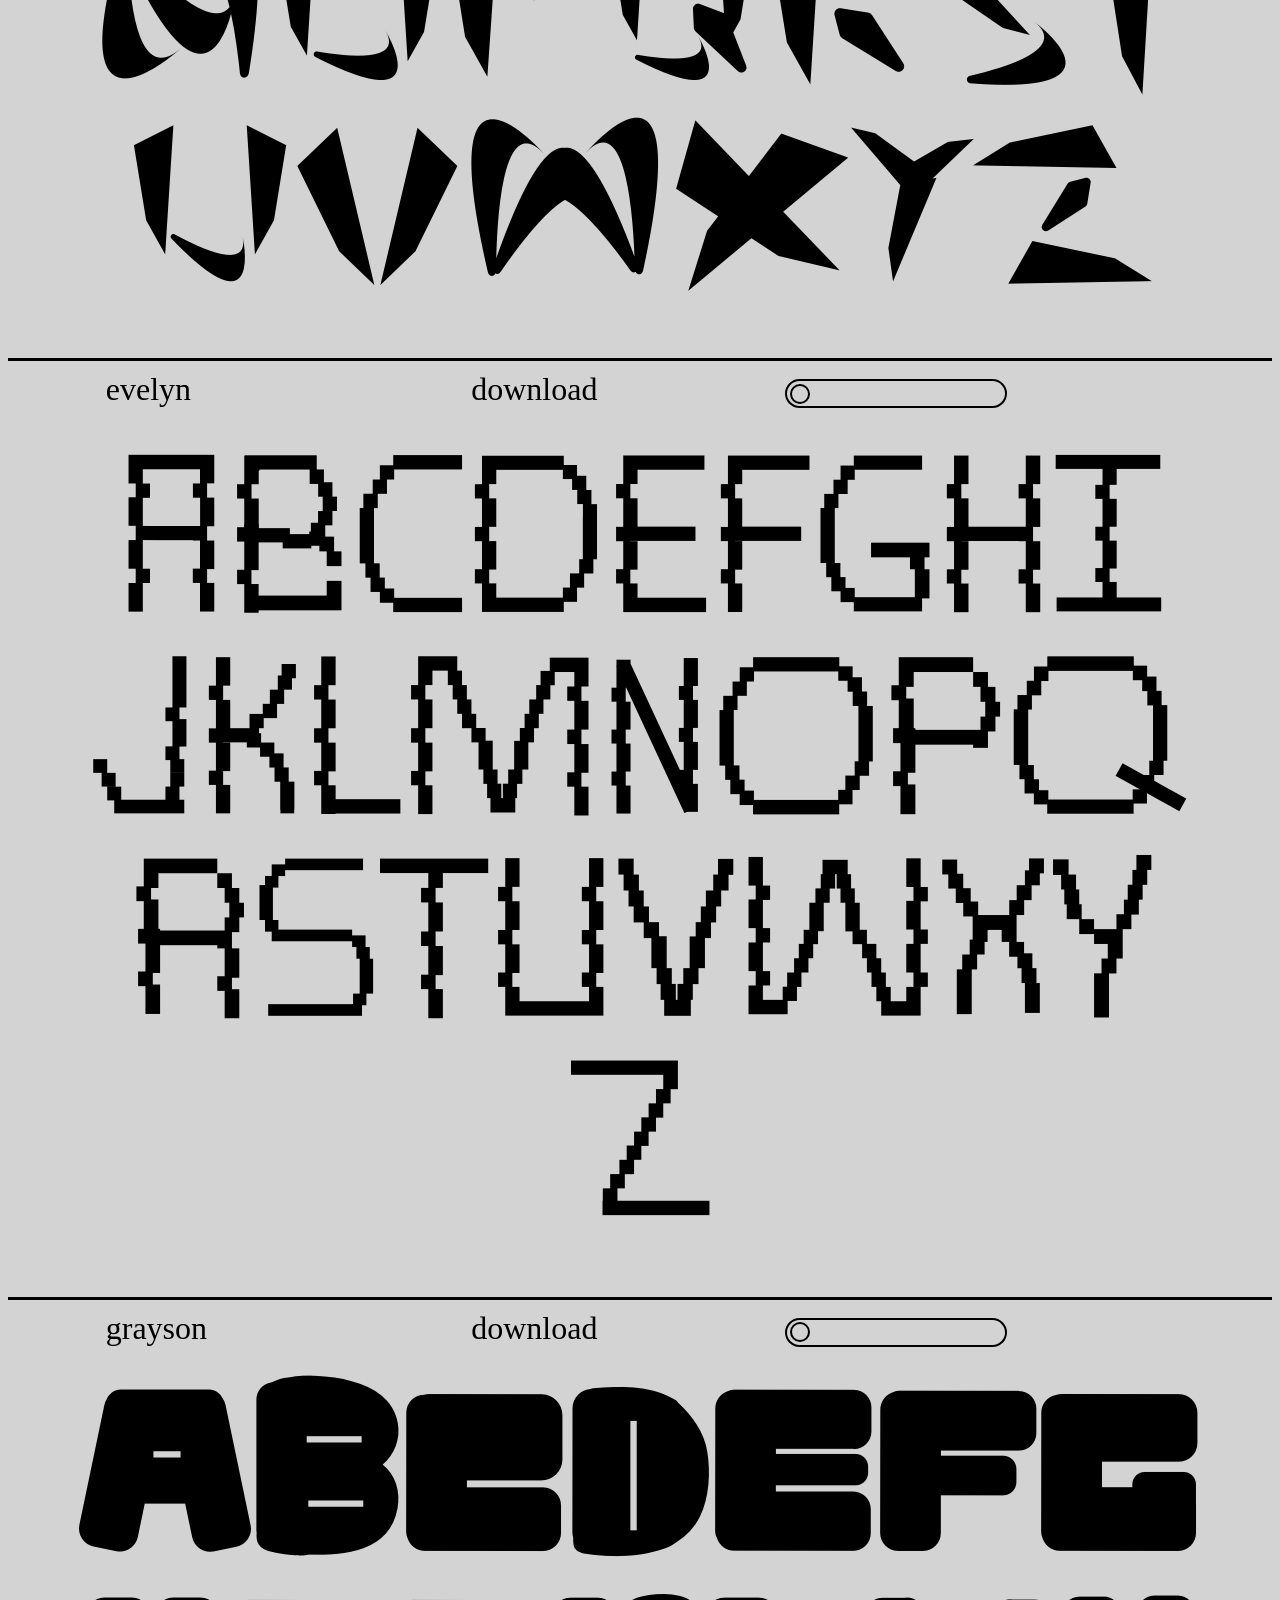
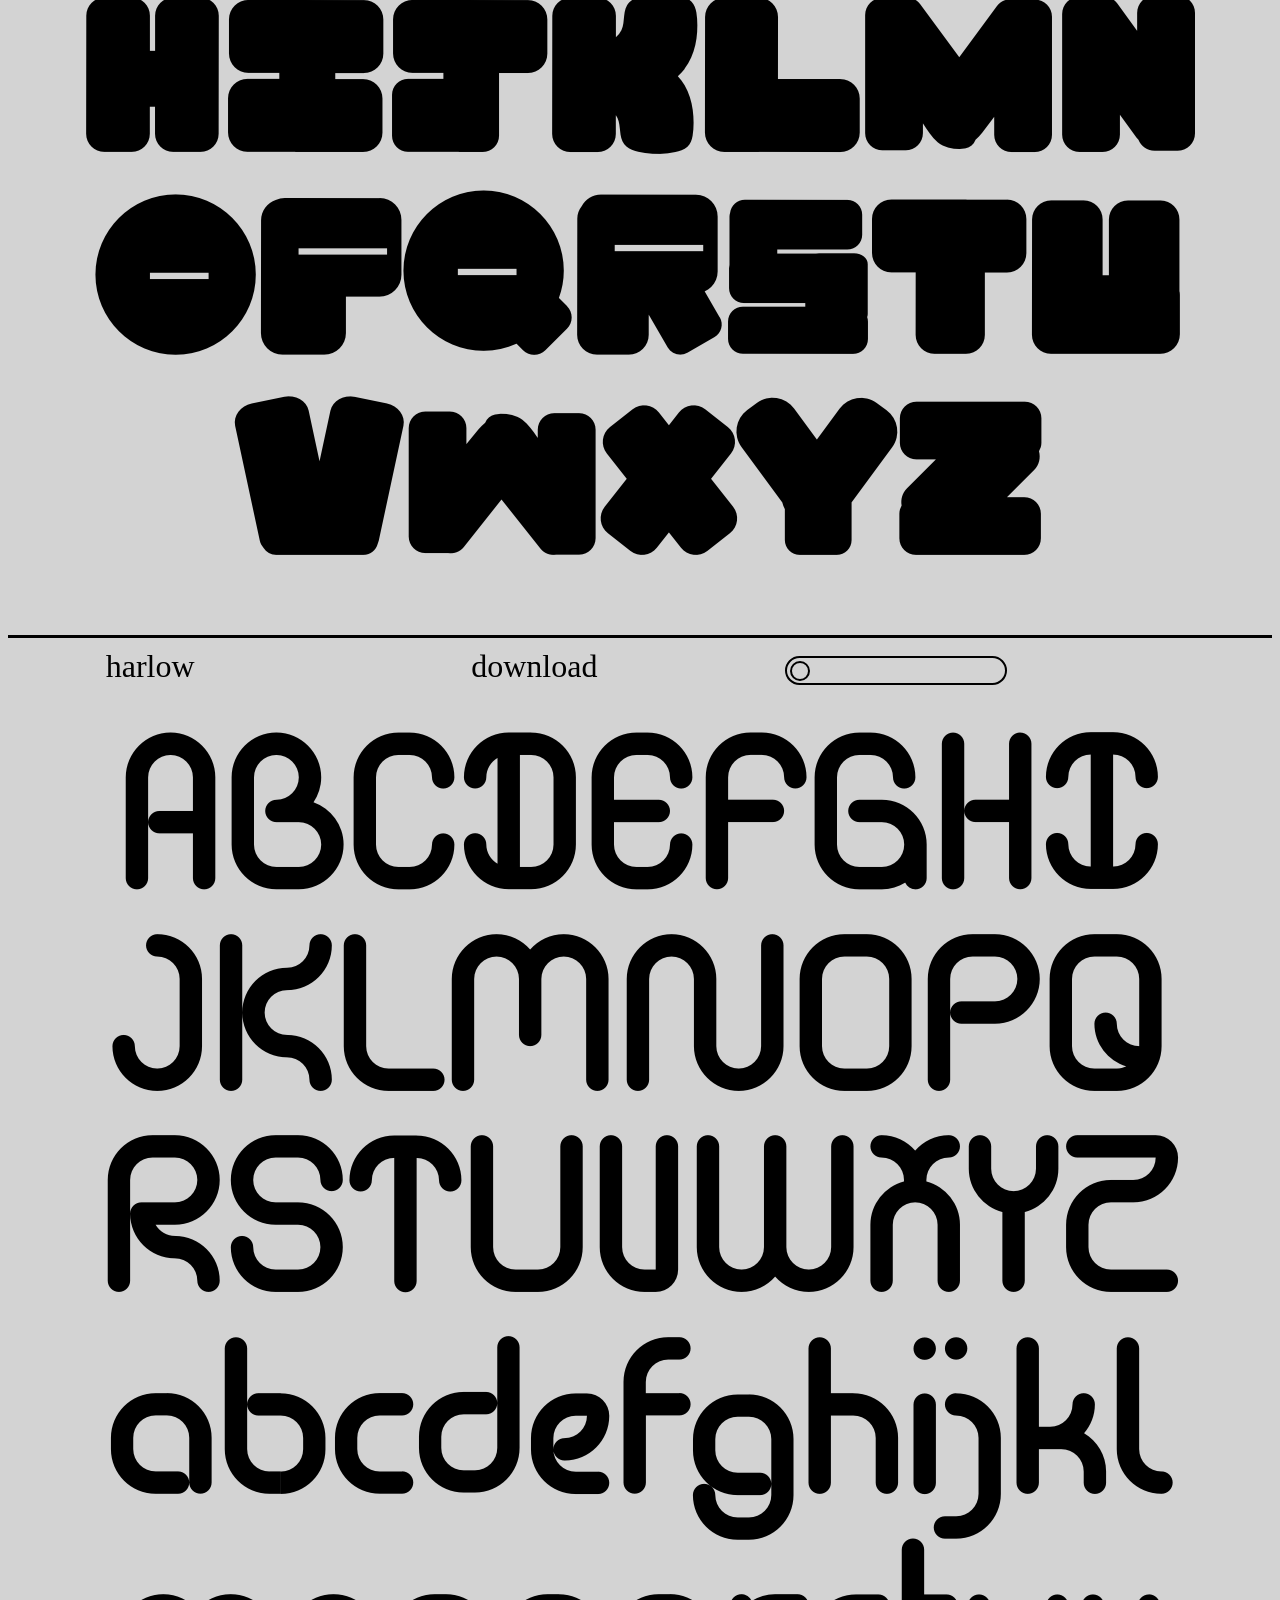
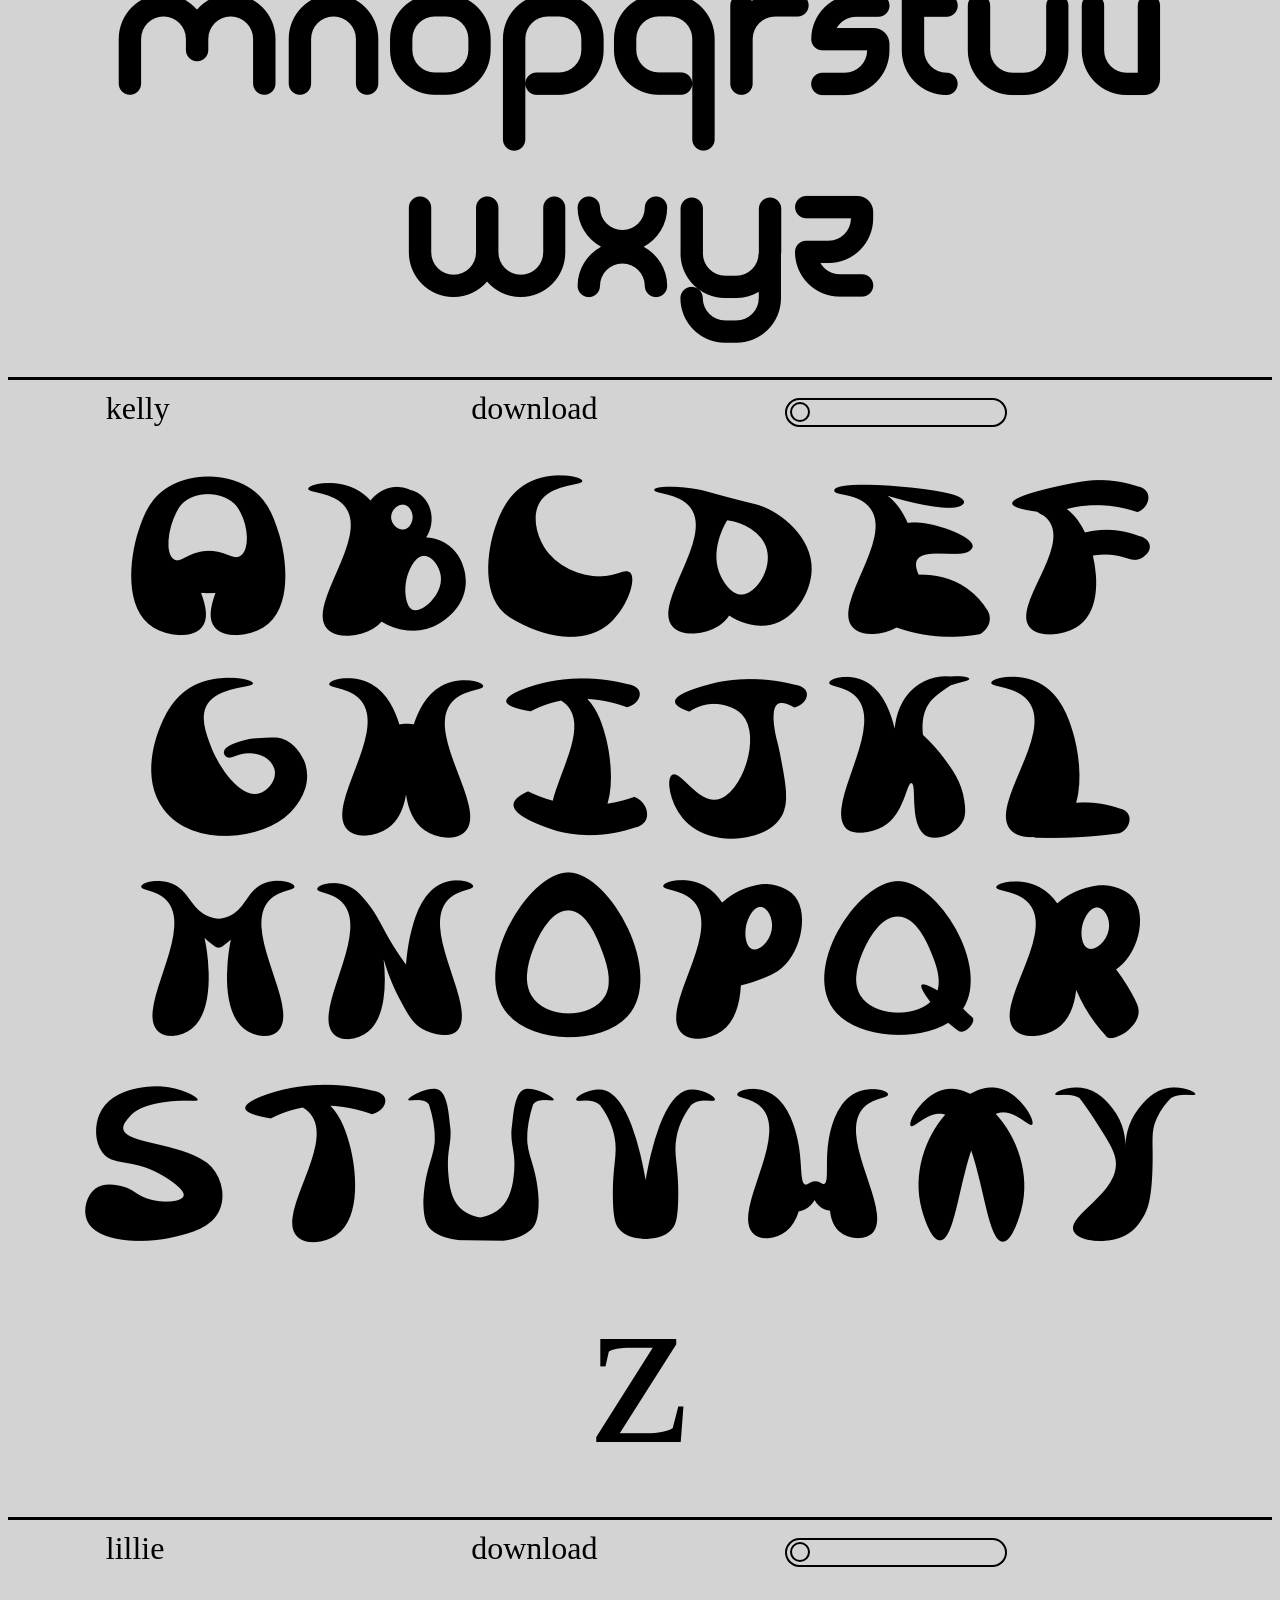
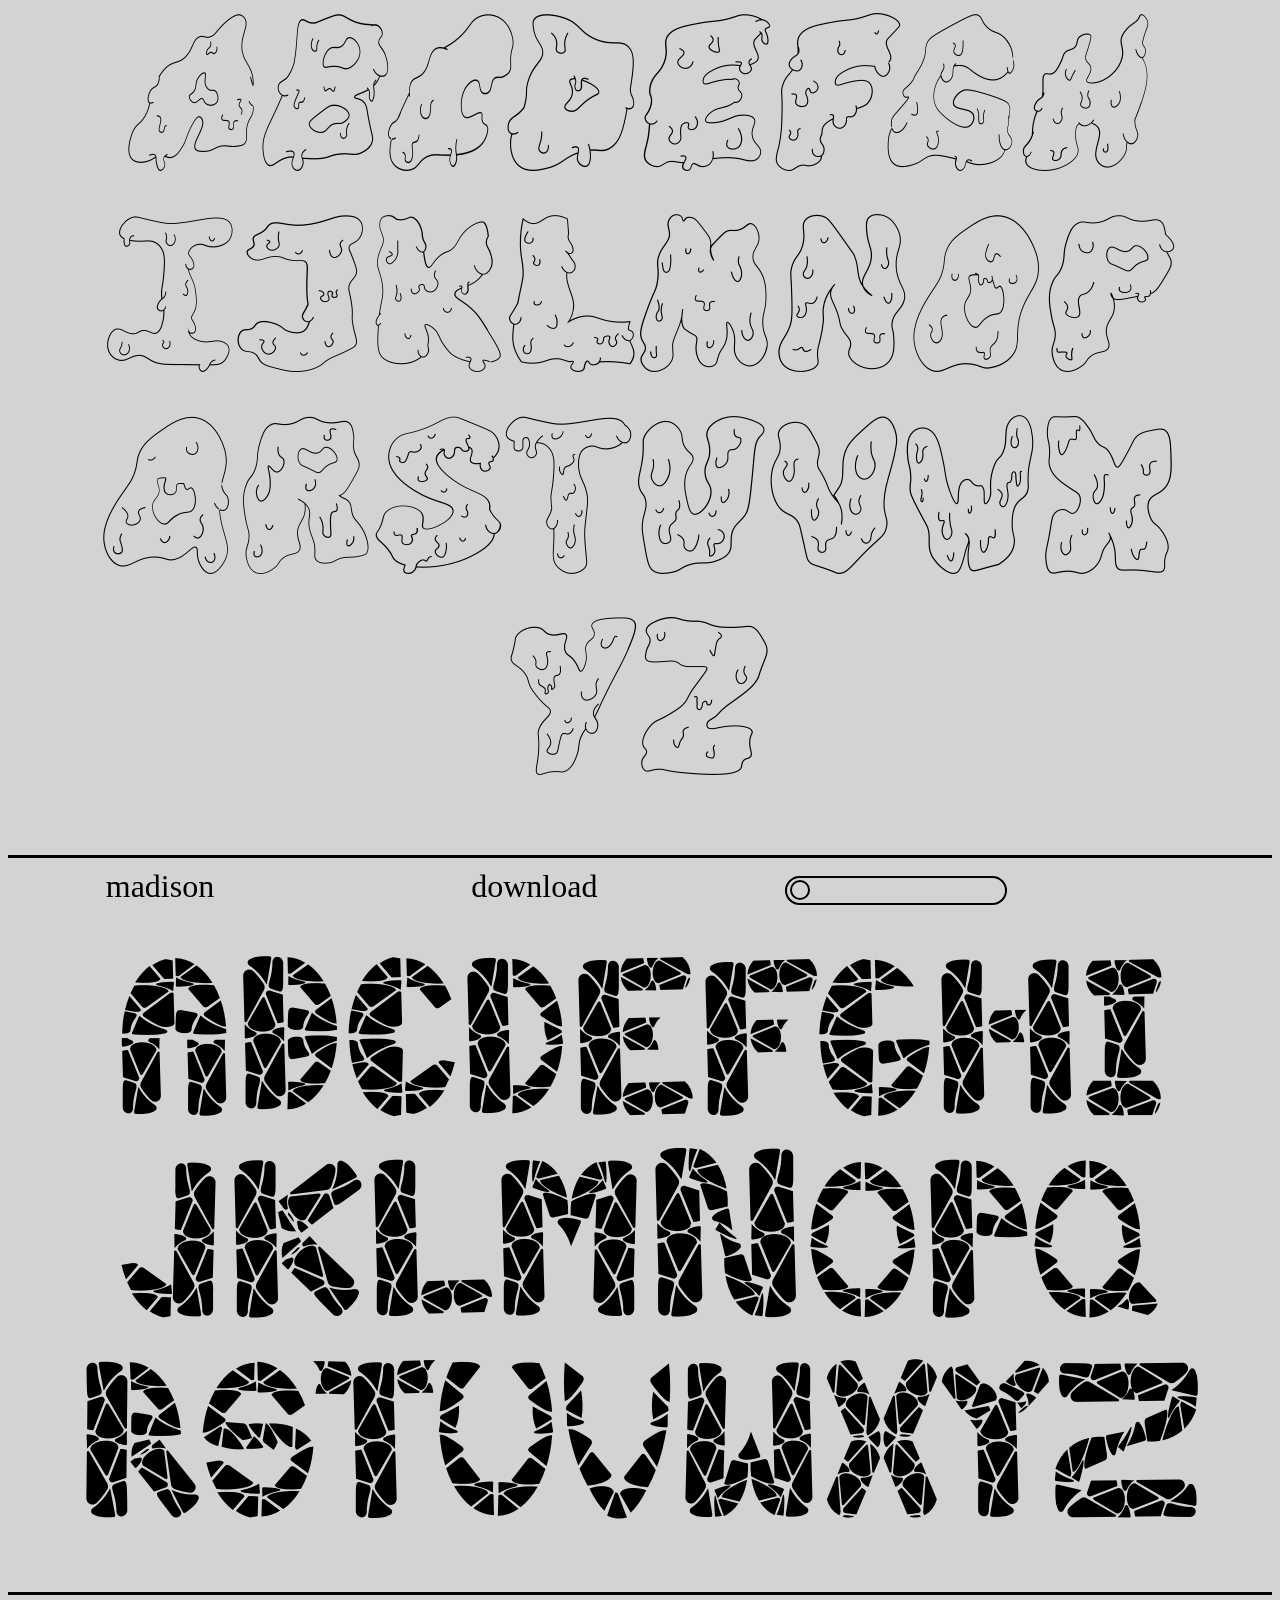
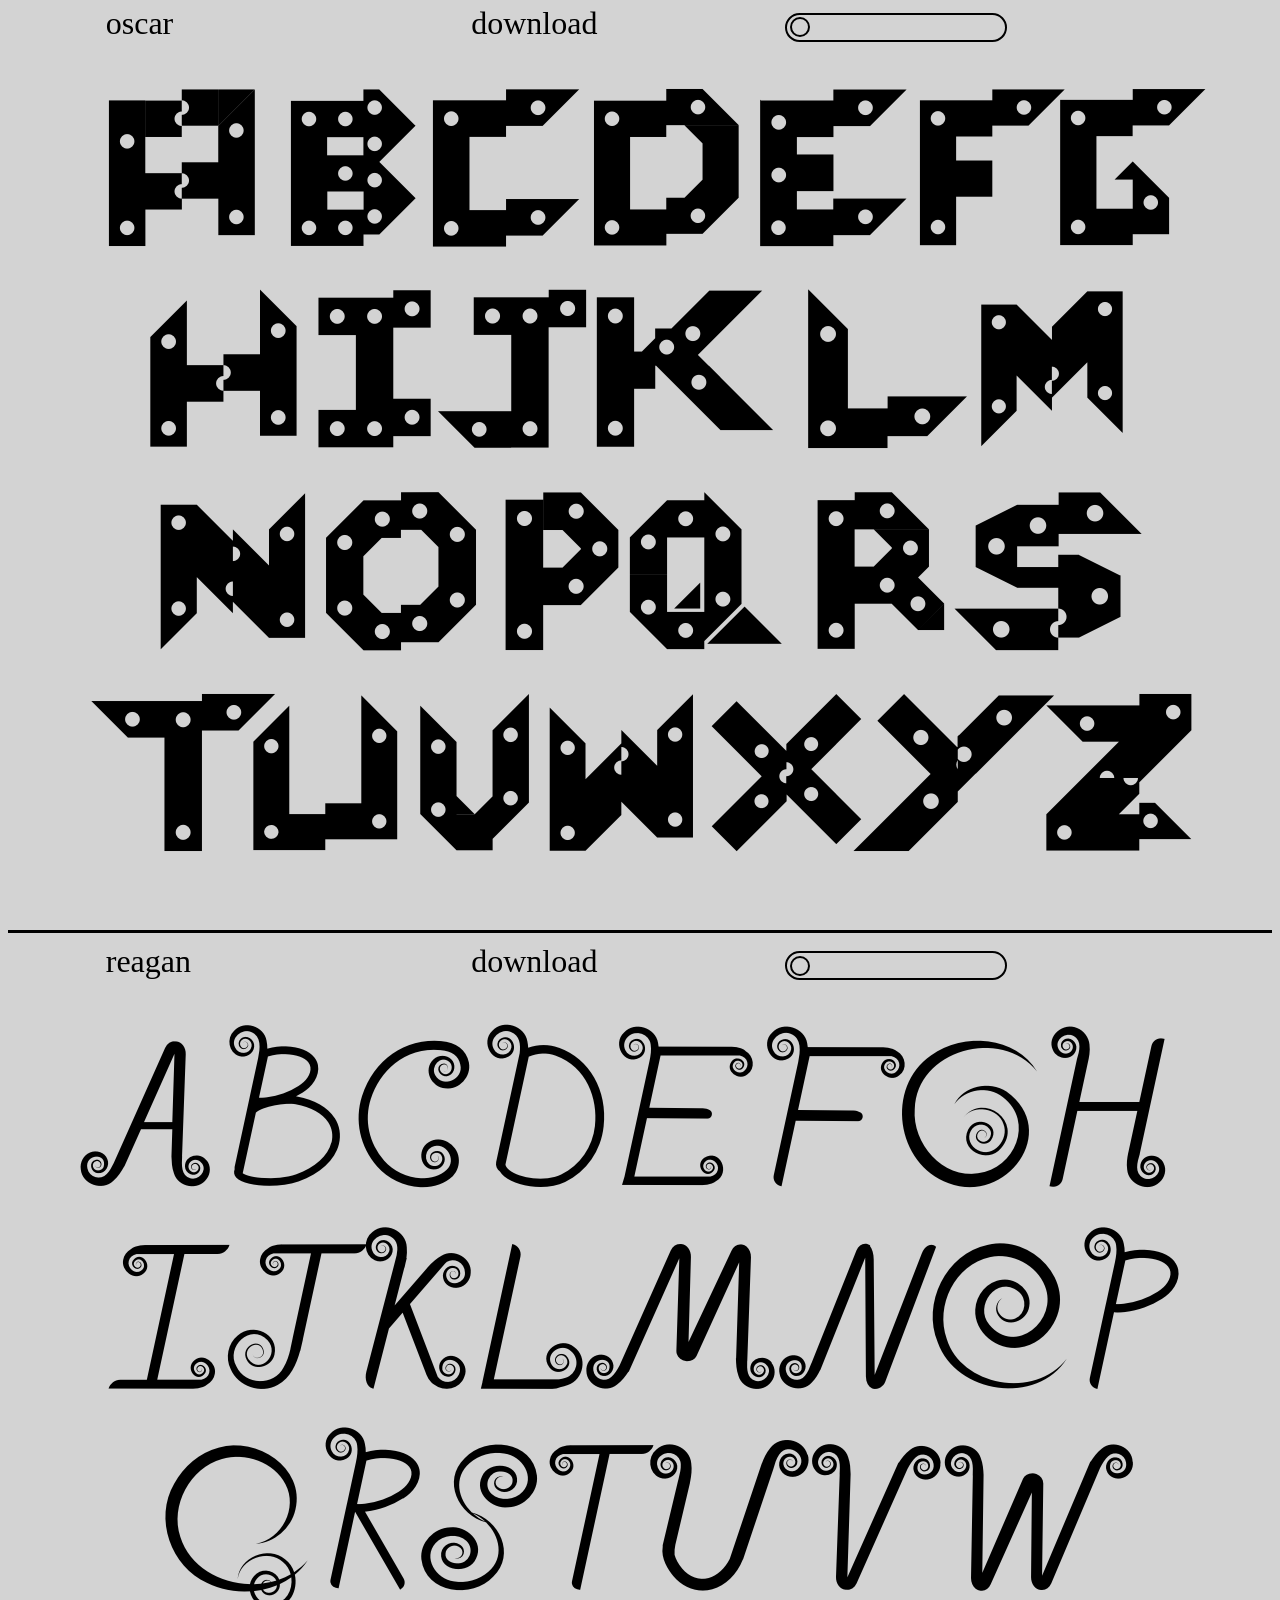
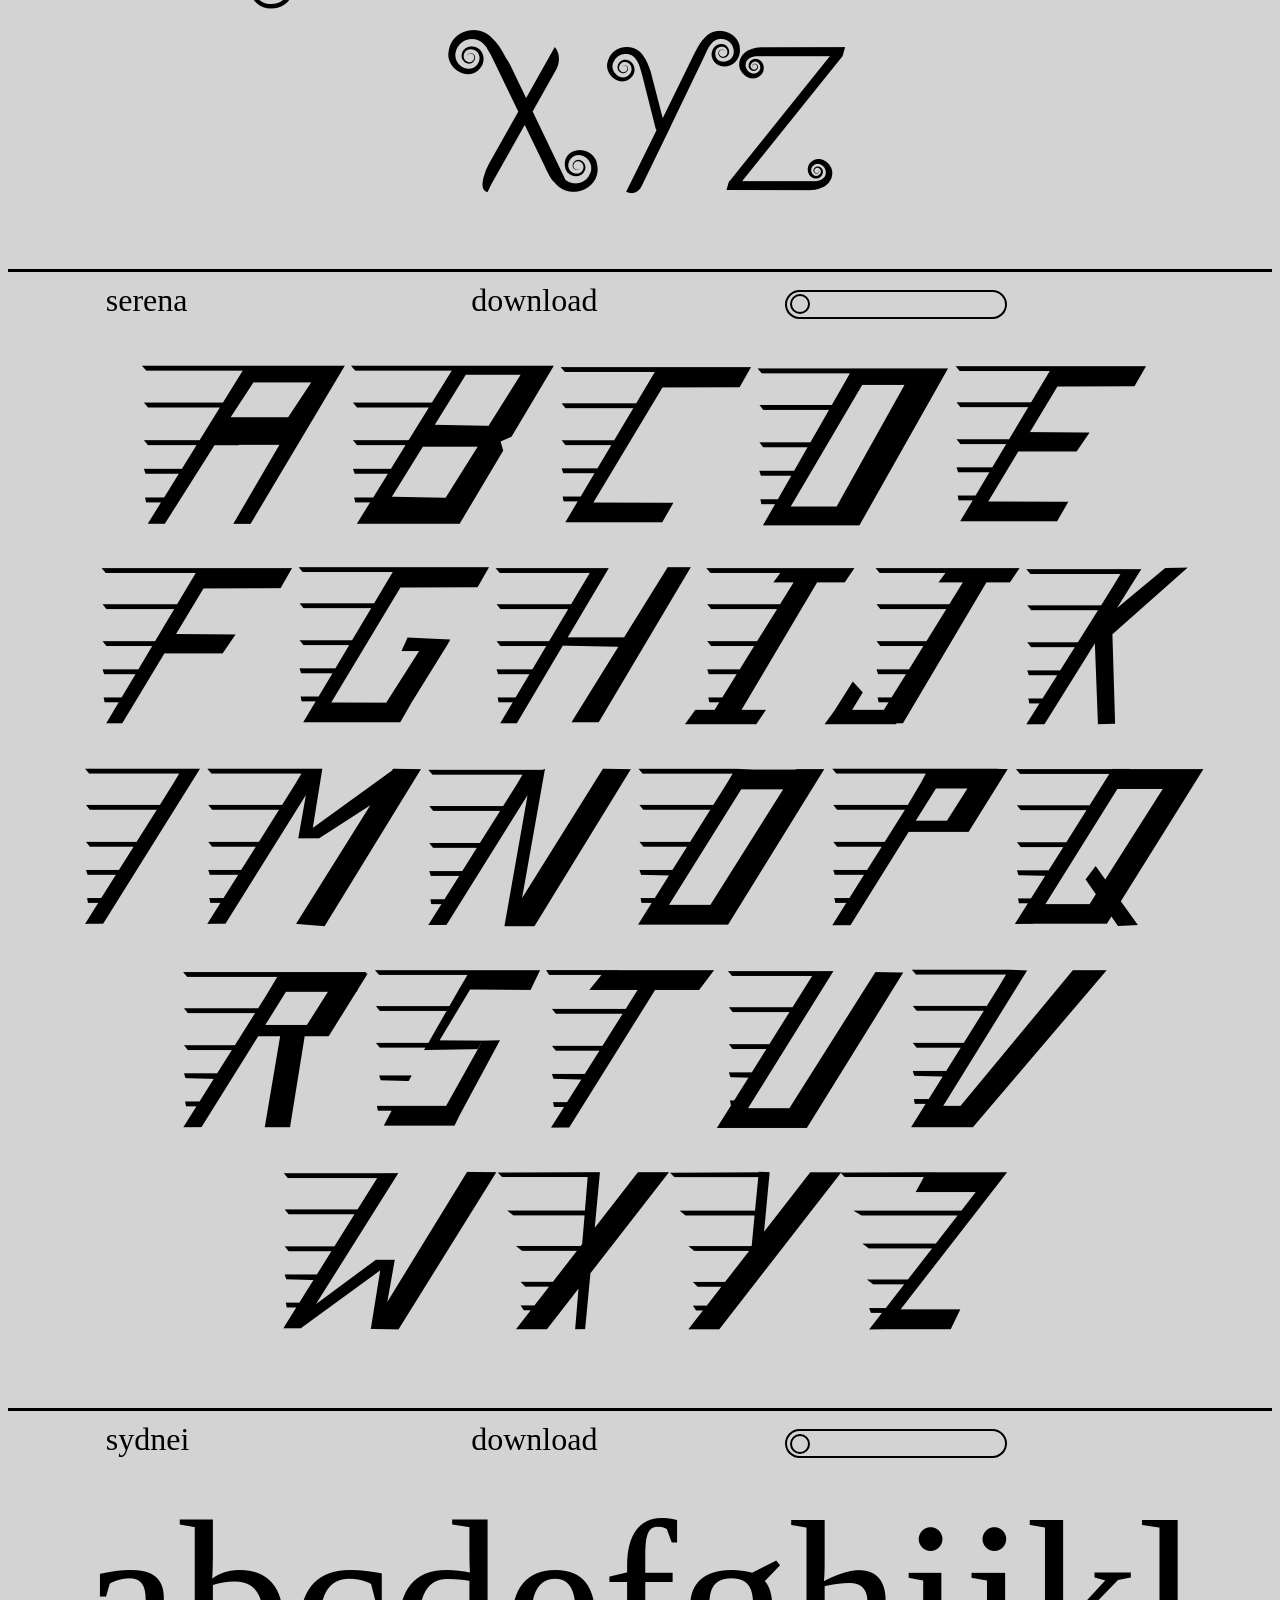
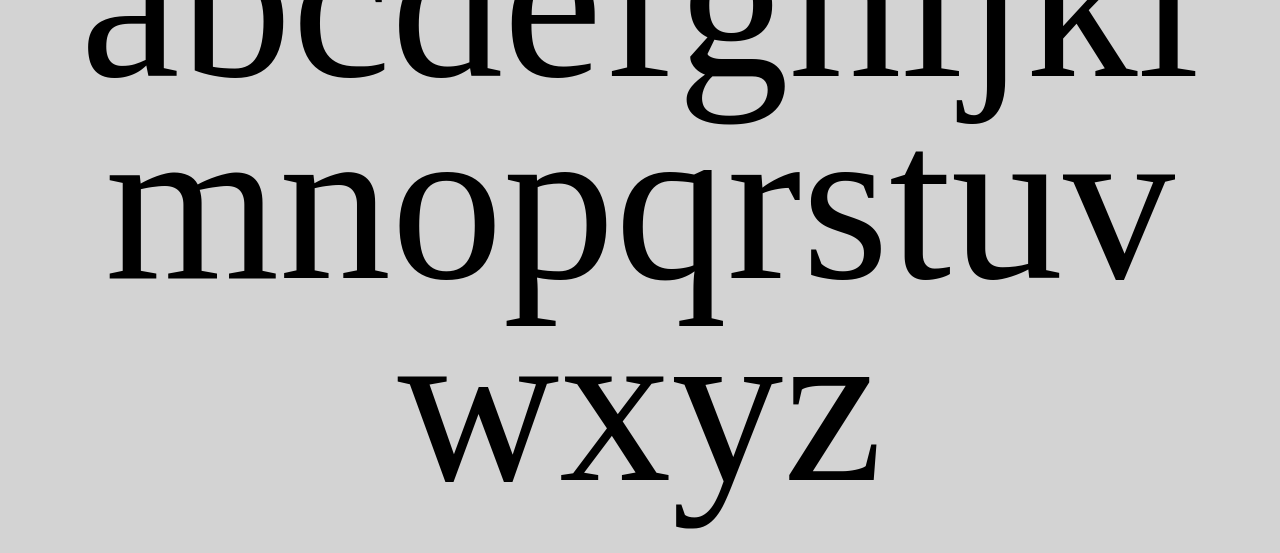
==== commit a8fd7168: "cleanup some css" ====
--- a/index.html
+++ b/index.html
@@ -14,14 +14,15 @@
   <body>
     <div id="navigation">
        <div id="info">
+        <button class="titleButtons" id="about">About</button>
+        <div id="siteTitle">Modular Typography @ UNG</div>
         <a class="infoButtons" id="fullautohp" href="/"
           >
         </a>
-        <div class="titleButtons" id="sketches" href="sketches.html">
+        <!-- <div class="titleButtons" id="sketches" href="sketches.html">
           Modular Type
-        </div>
-
-        <button class="titleButtons" id="about">About</button>
+        </div> -->
+
         <!--    <button class="titleButtons" id="darkmode" onclick="darkMode()">Light Mode</button> -->
       </div>
     </div>
--- a/style.css
+++ b/style.css
@@ -44,10 +44,17 @@
   border-radius:30px;
 }
 
+#siteTitle {
+  font-size: 1.5em;
+  text-transform: uppercase;
+  margin-bottom: 5px;
+  color: black;
+}
+
 p {
   width: 97%;
   overflow-x: hidden;
-  margin-top: 100px;
+  margin-top: 10px;
   margin-bottom: 100px;
   text-align: center;
   padding-bottom: 50px;
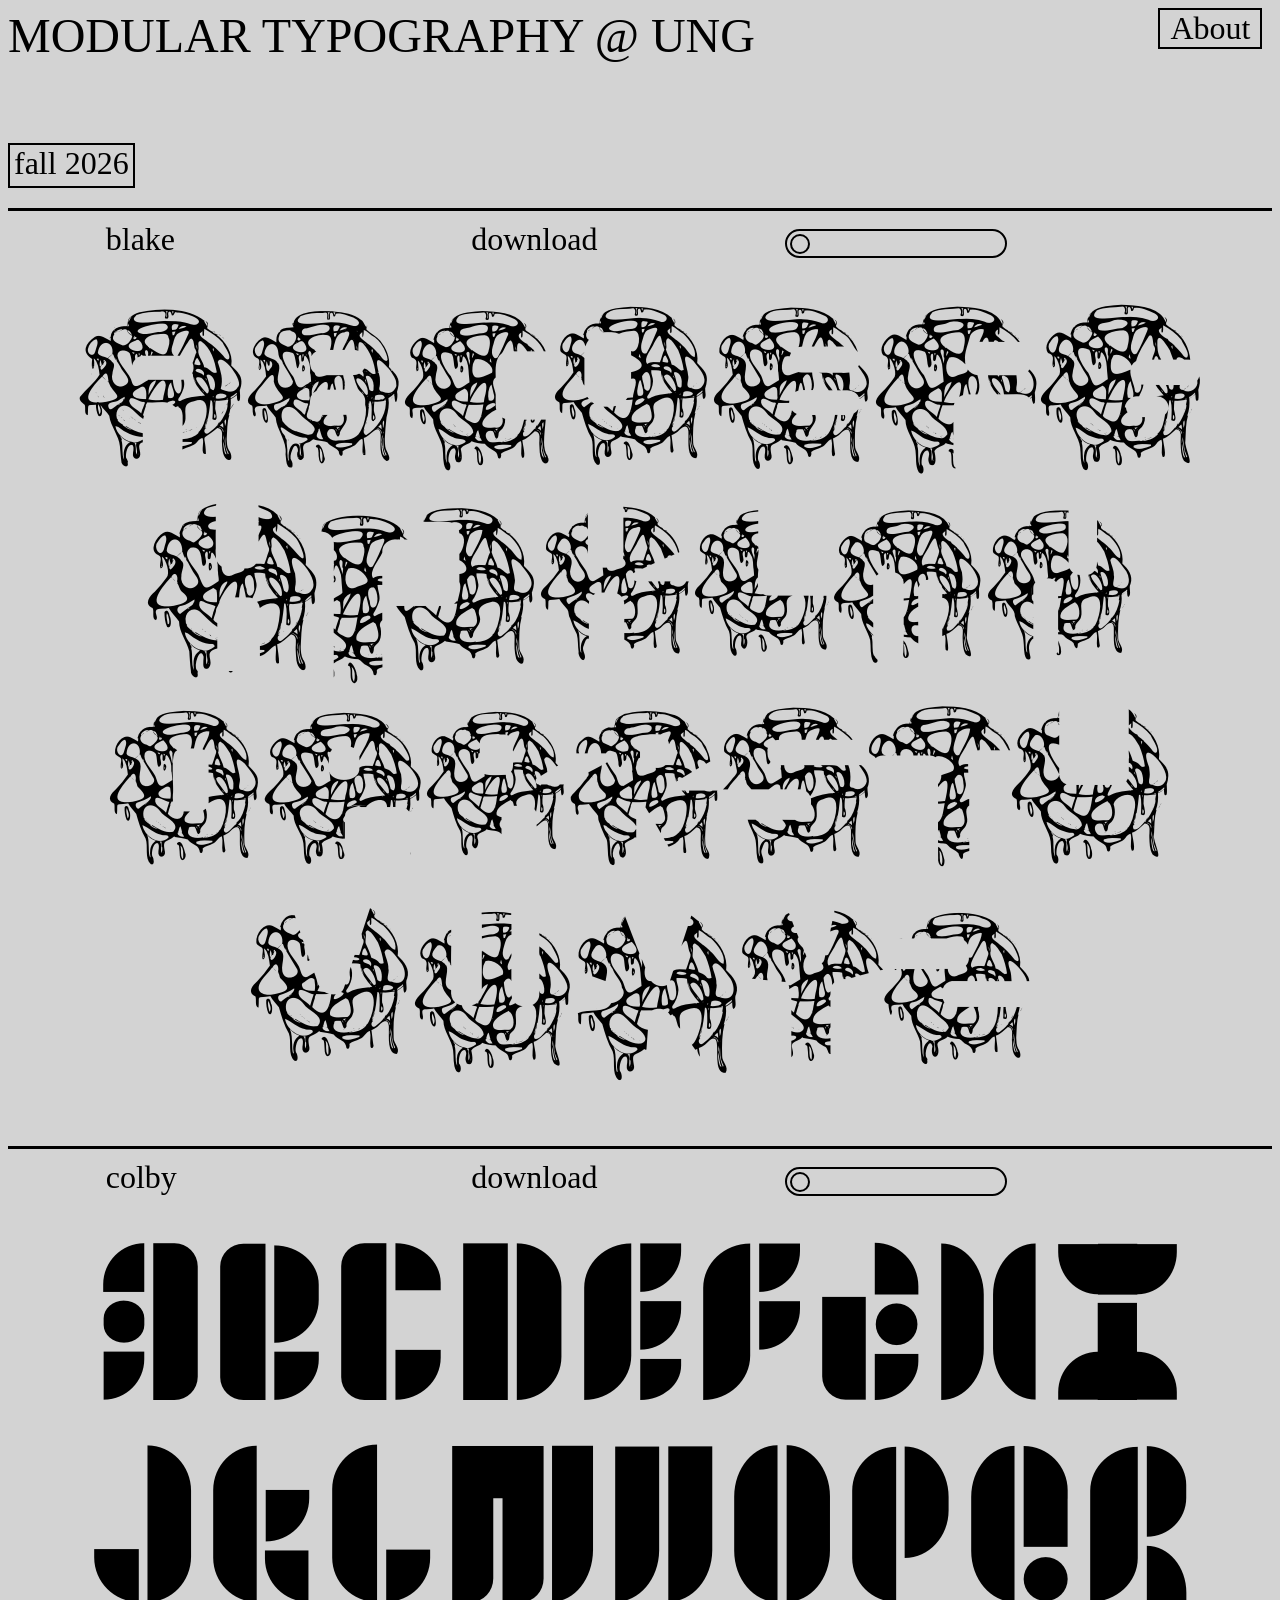
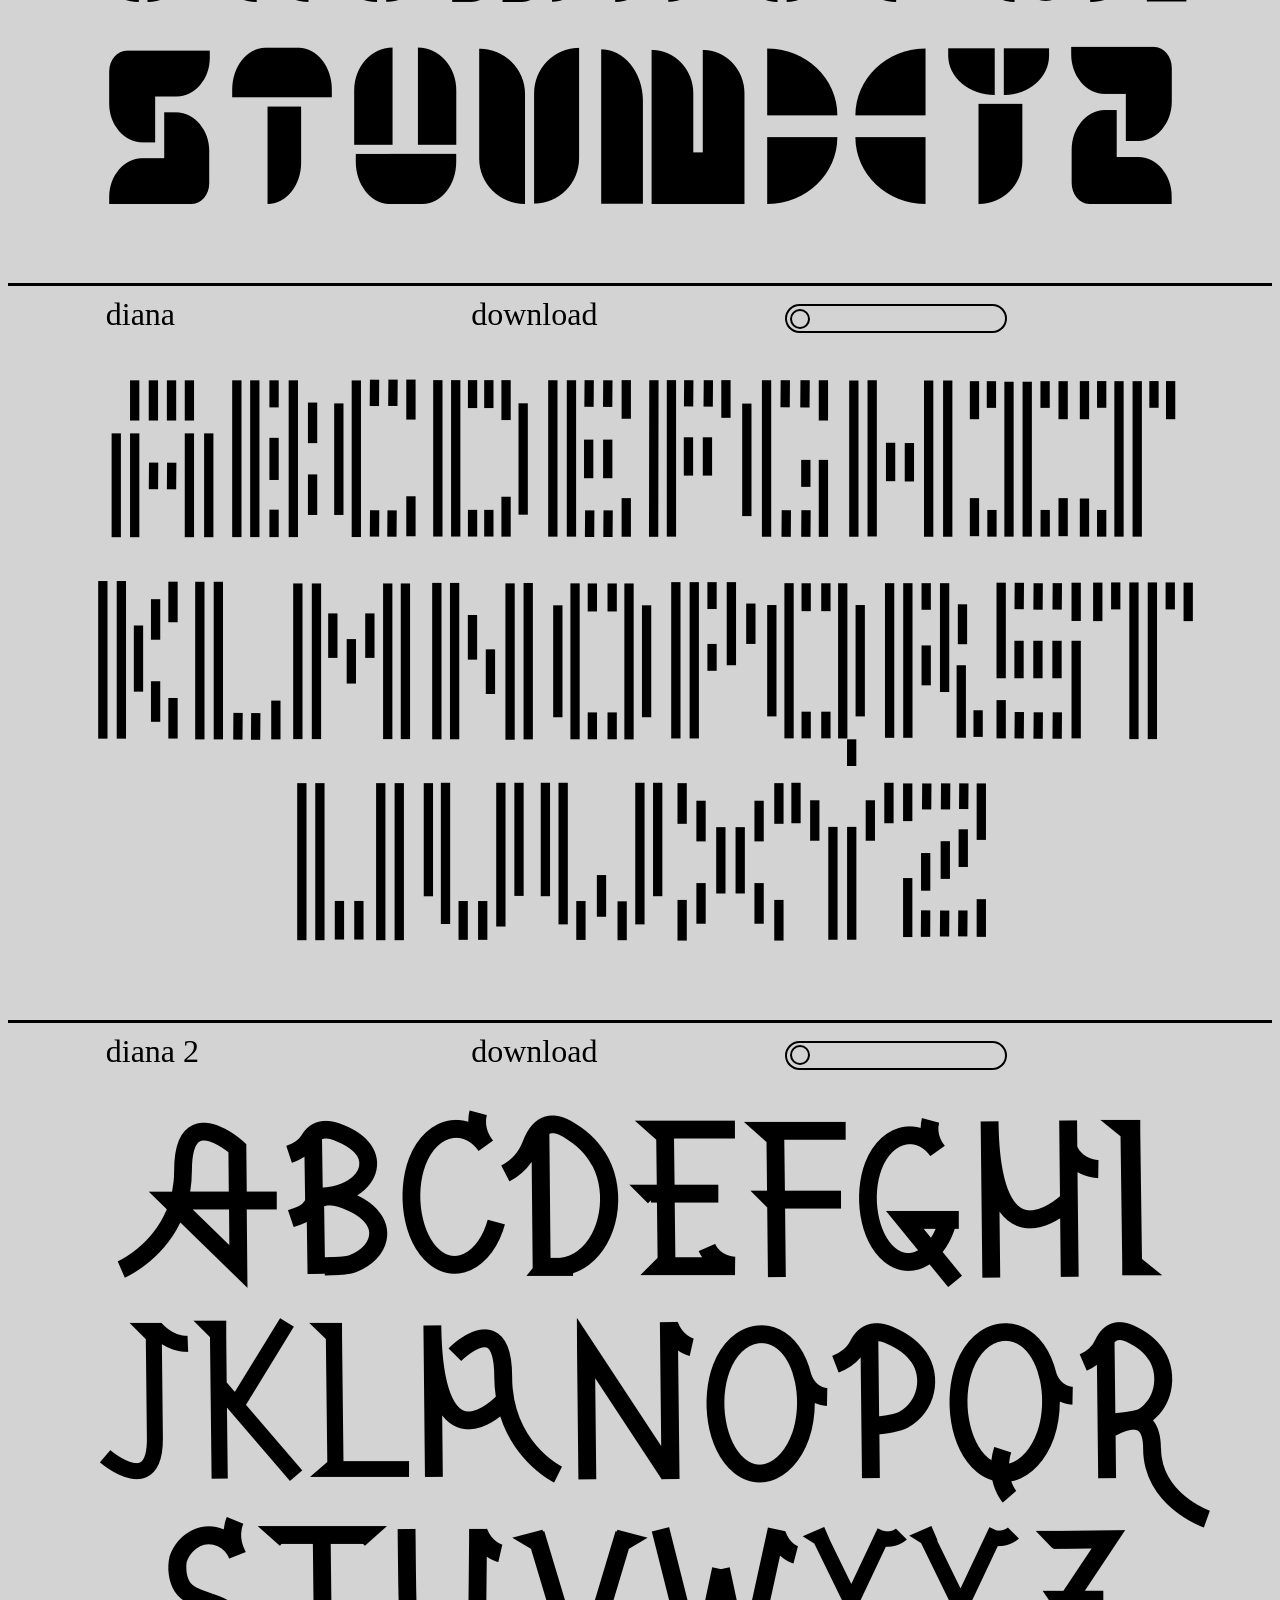
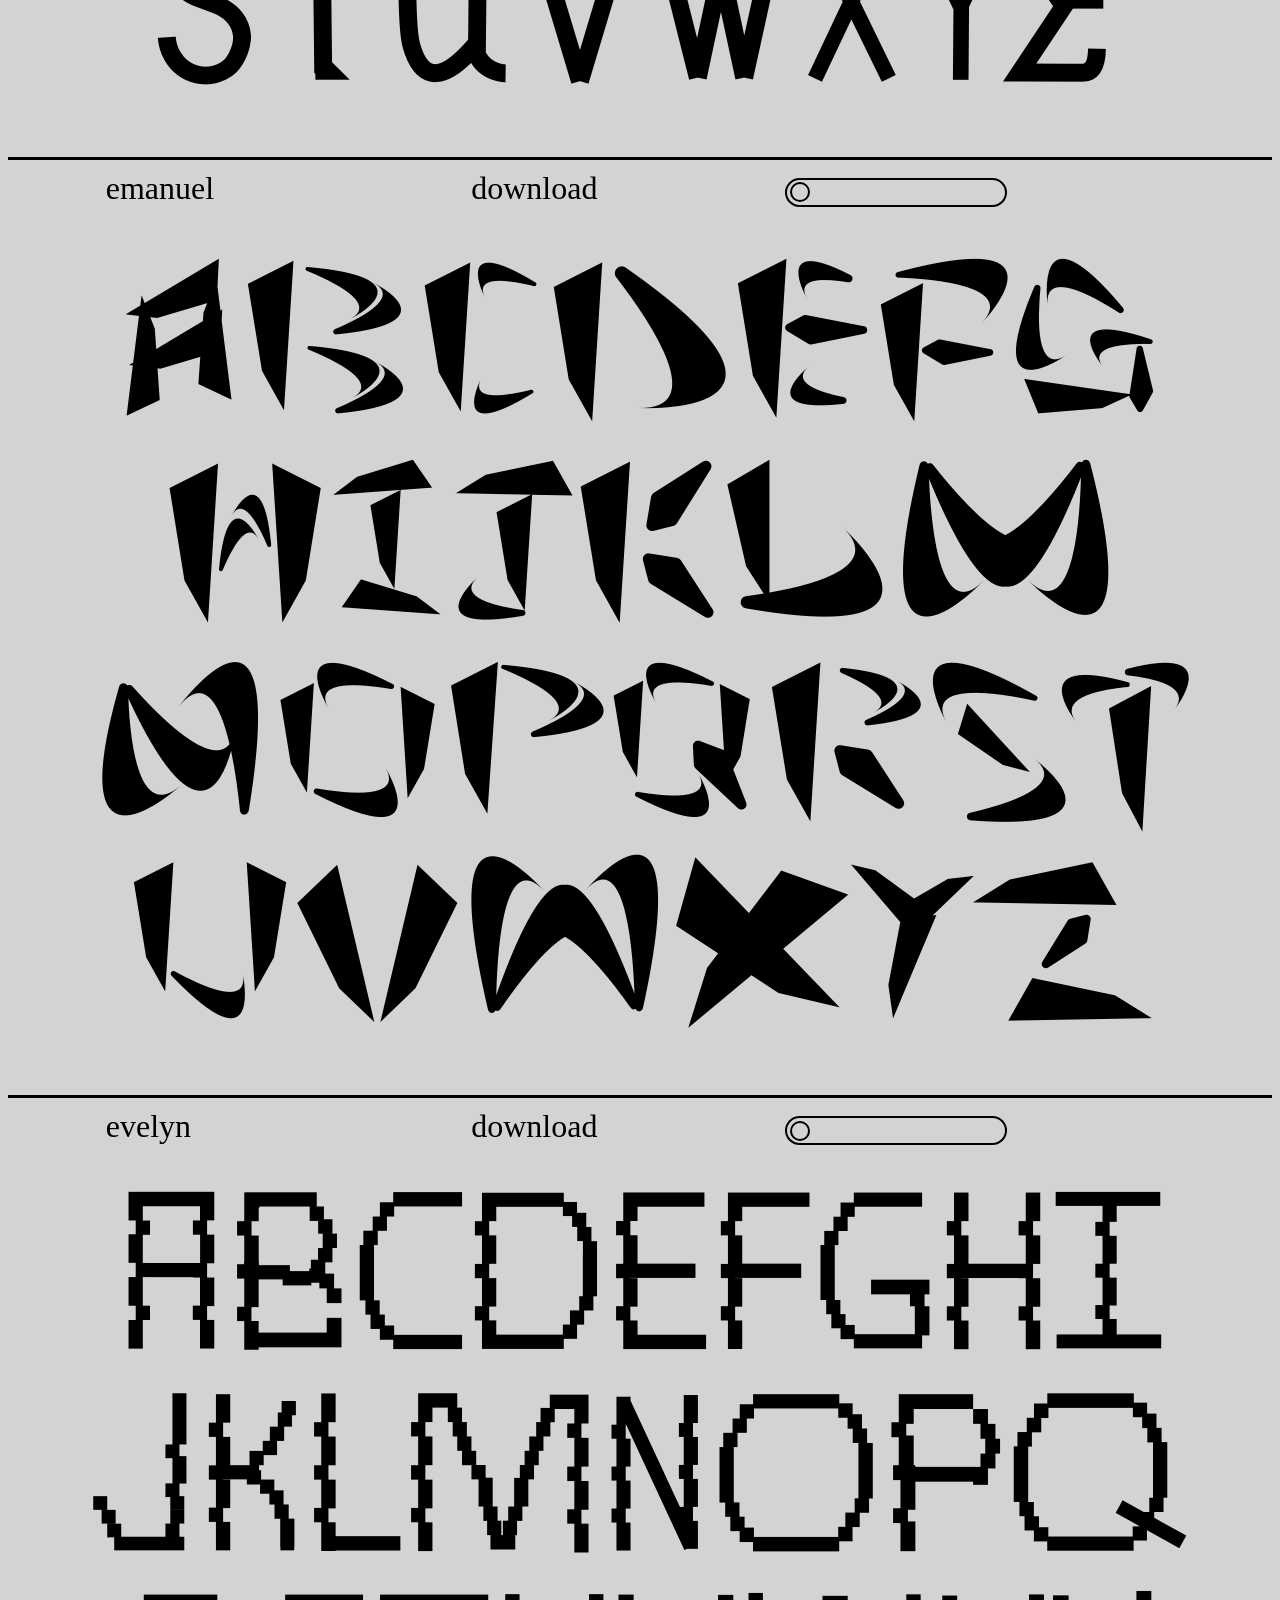
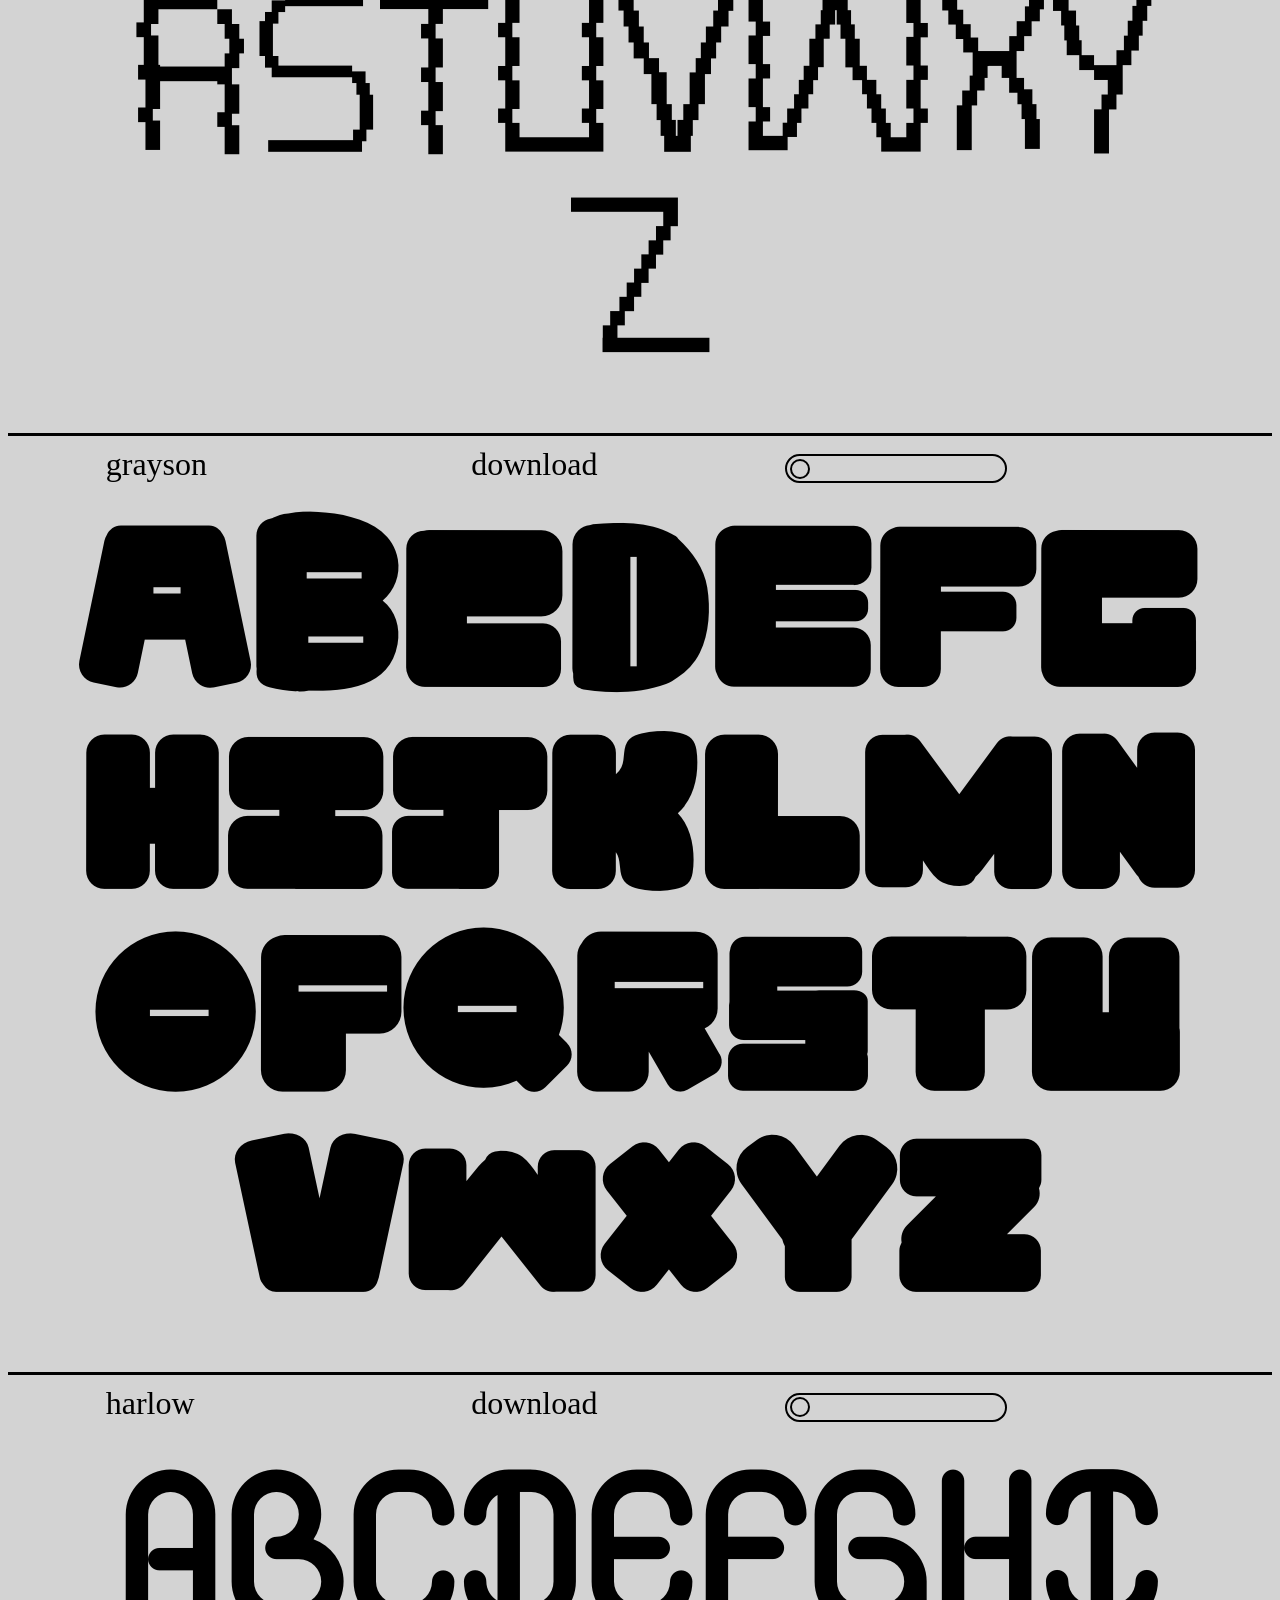
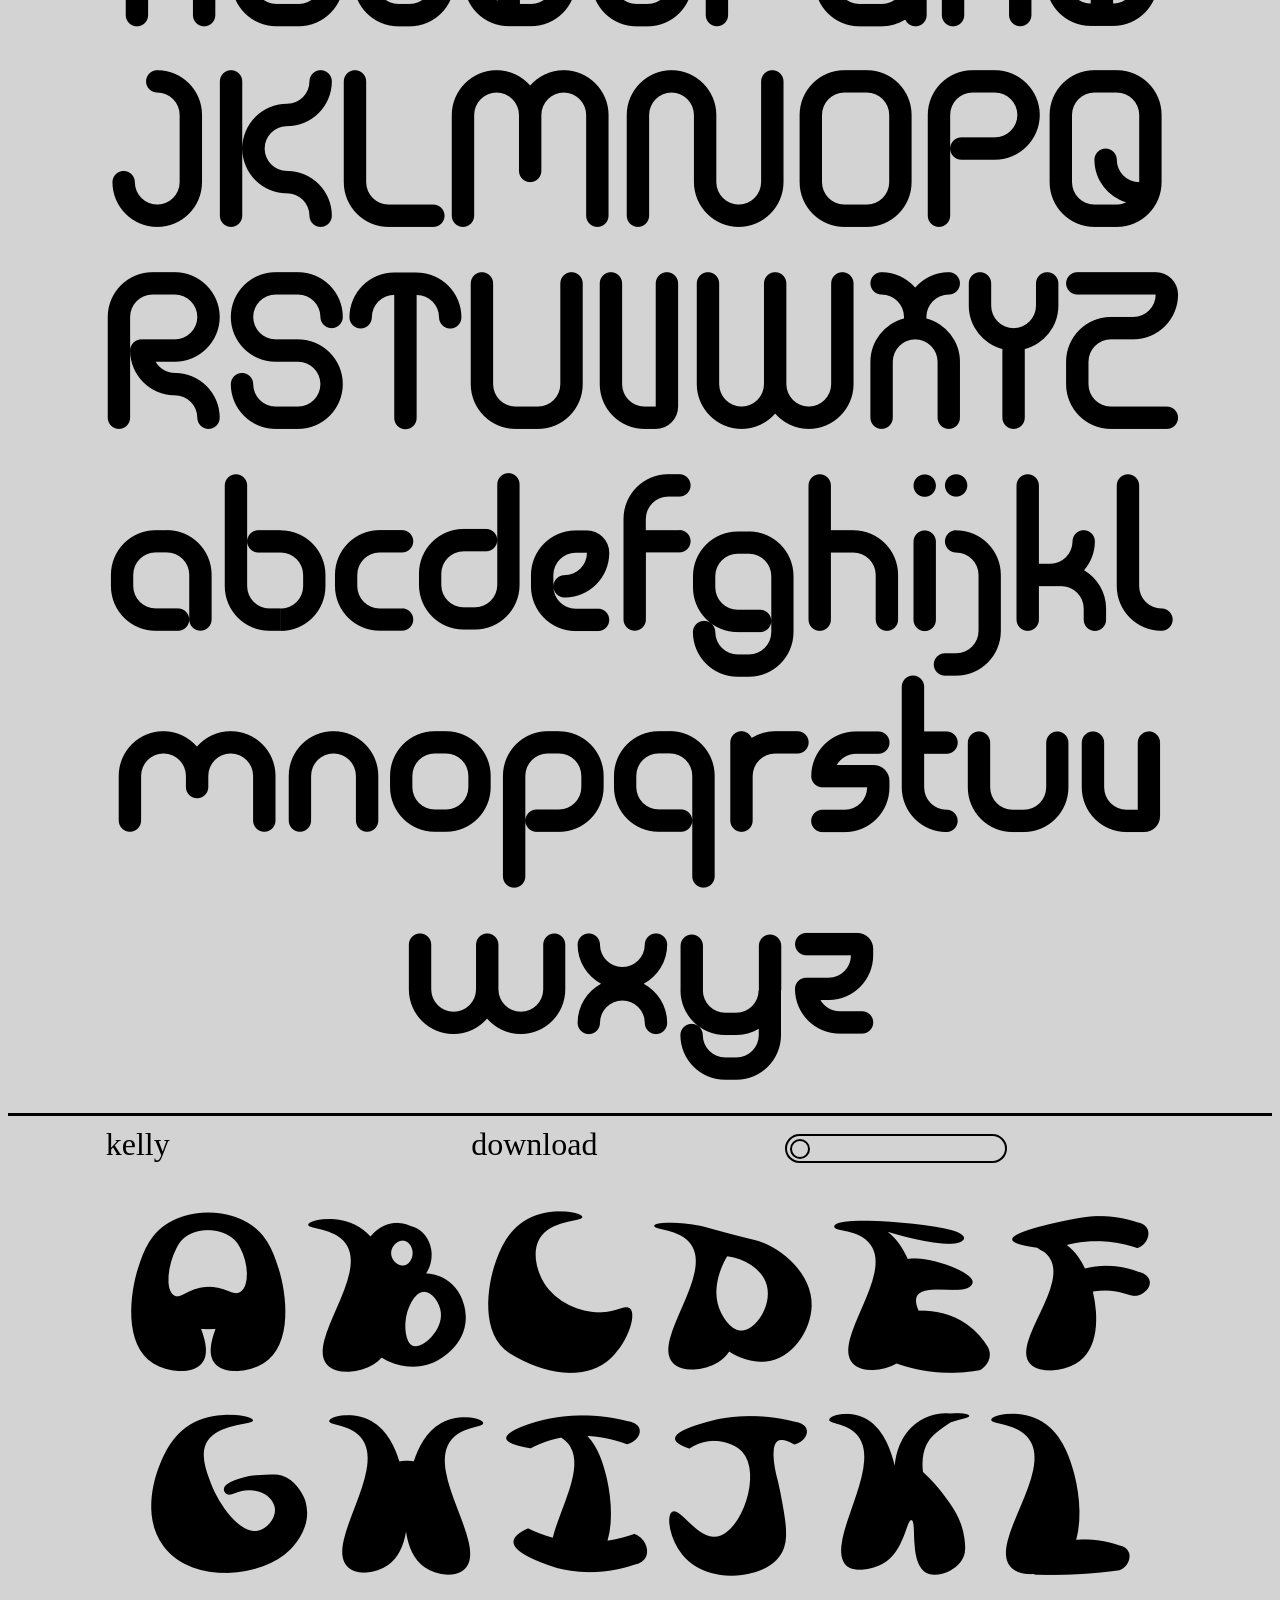
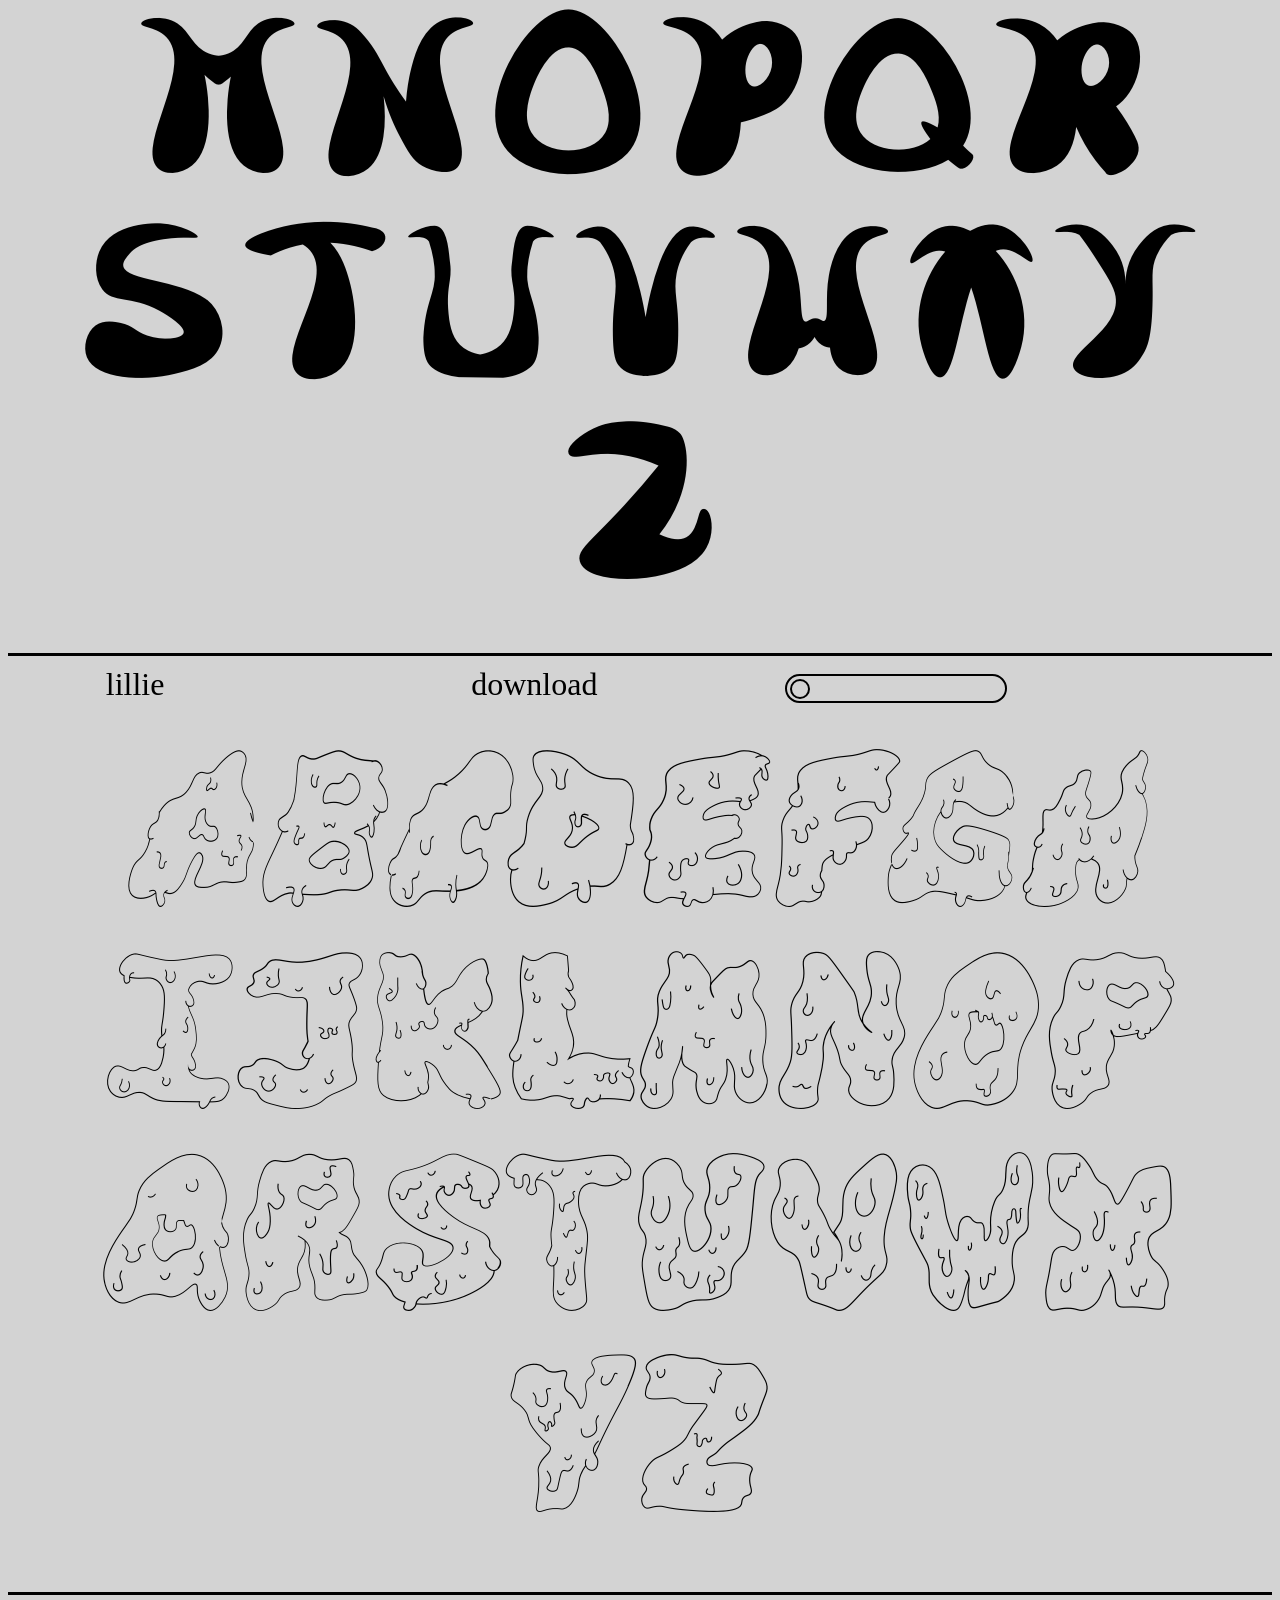
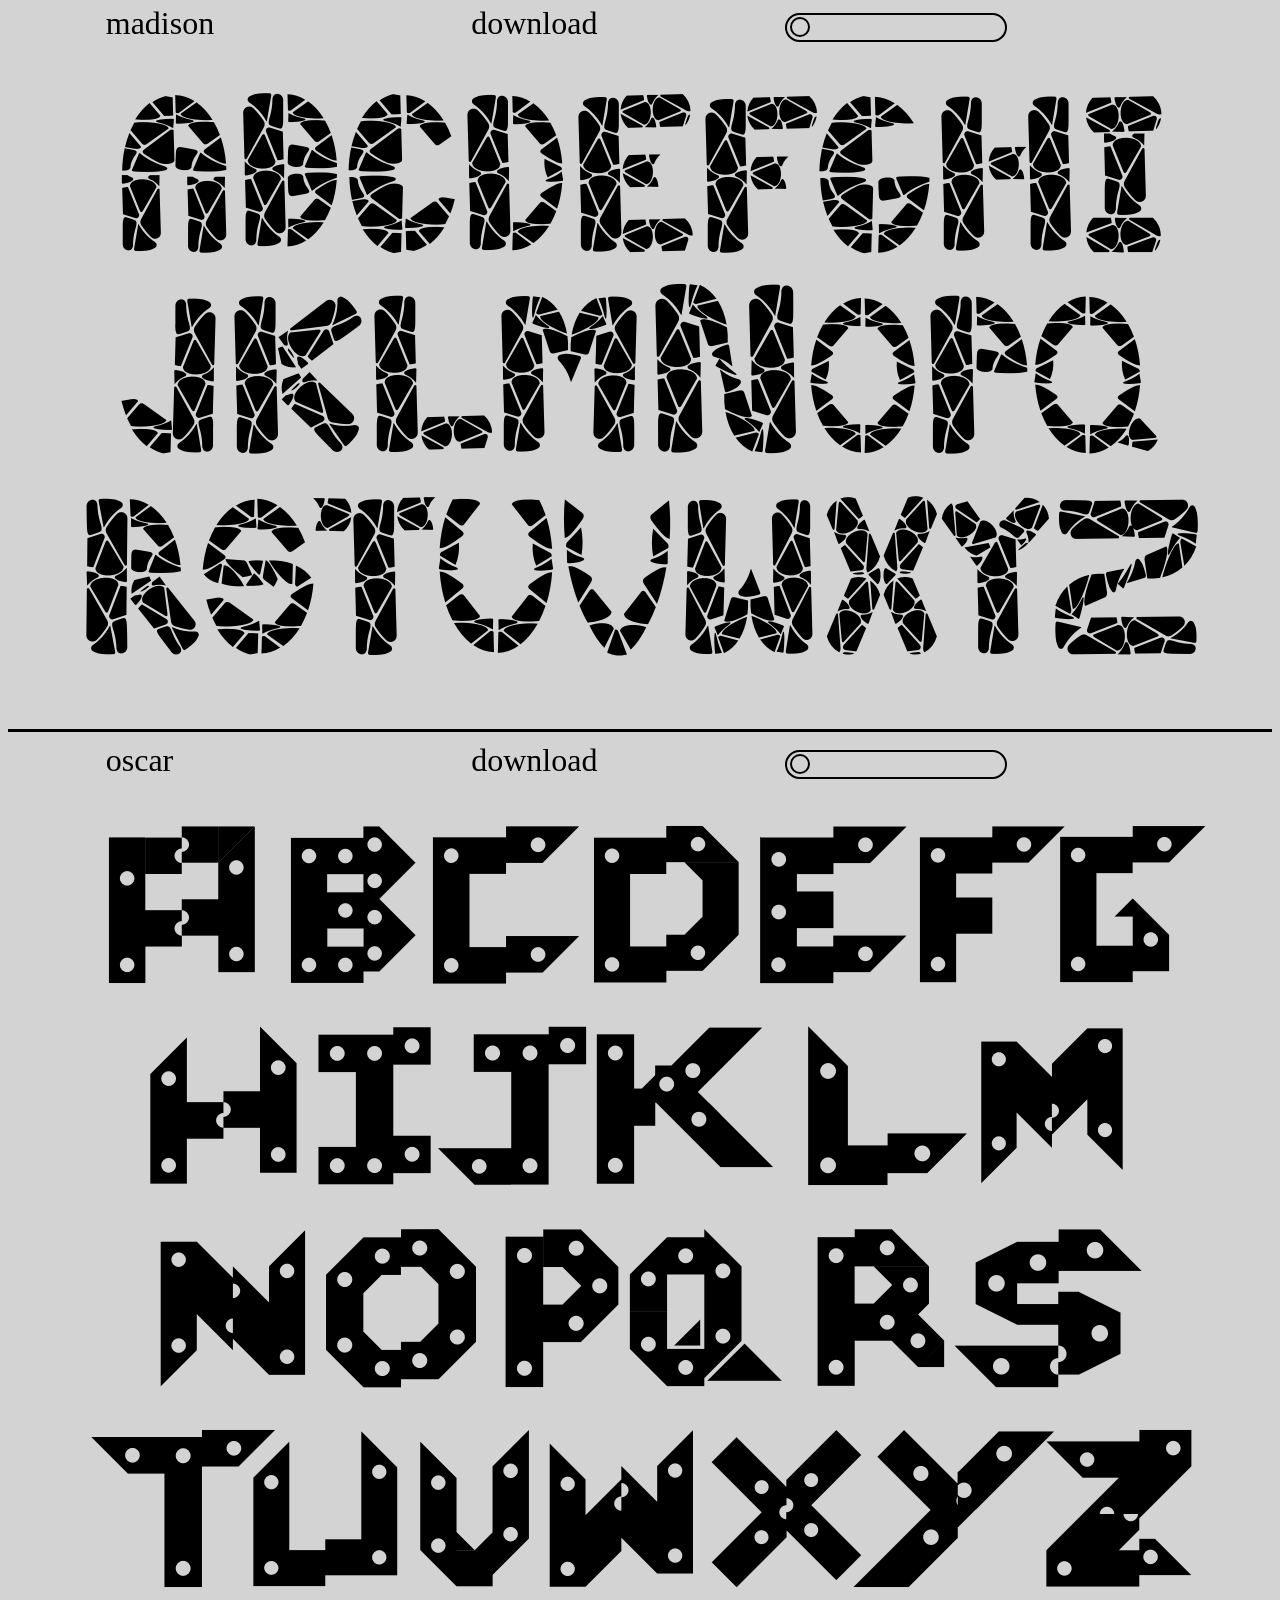
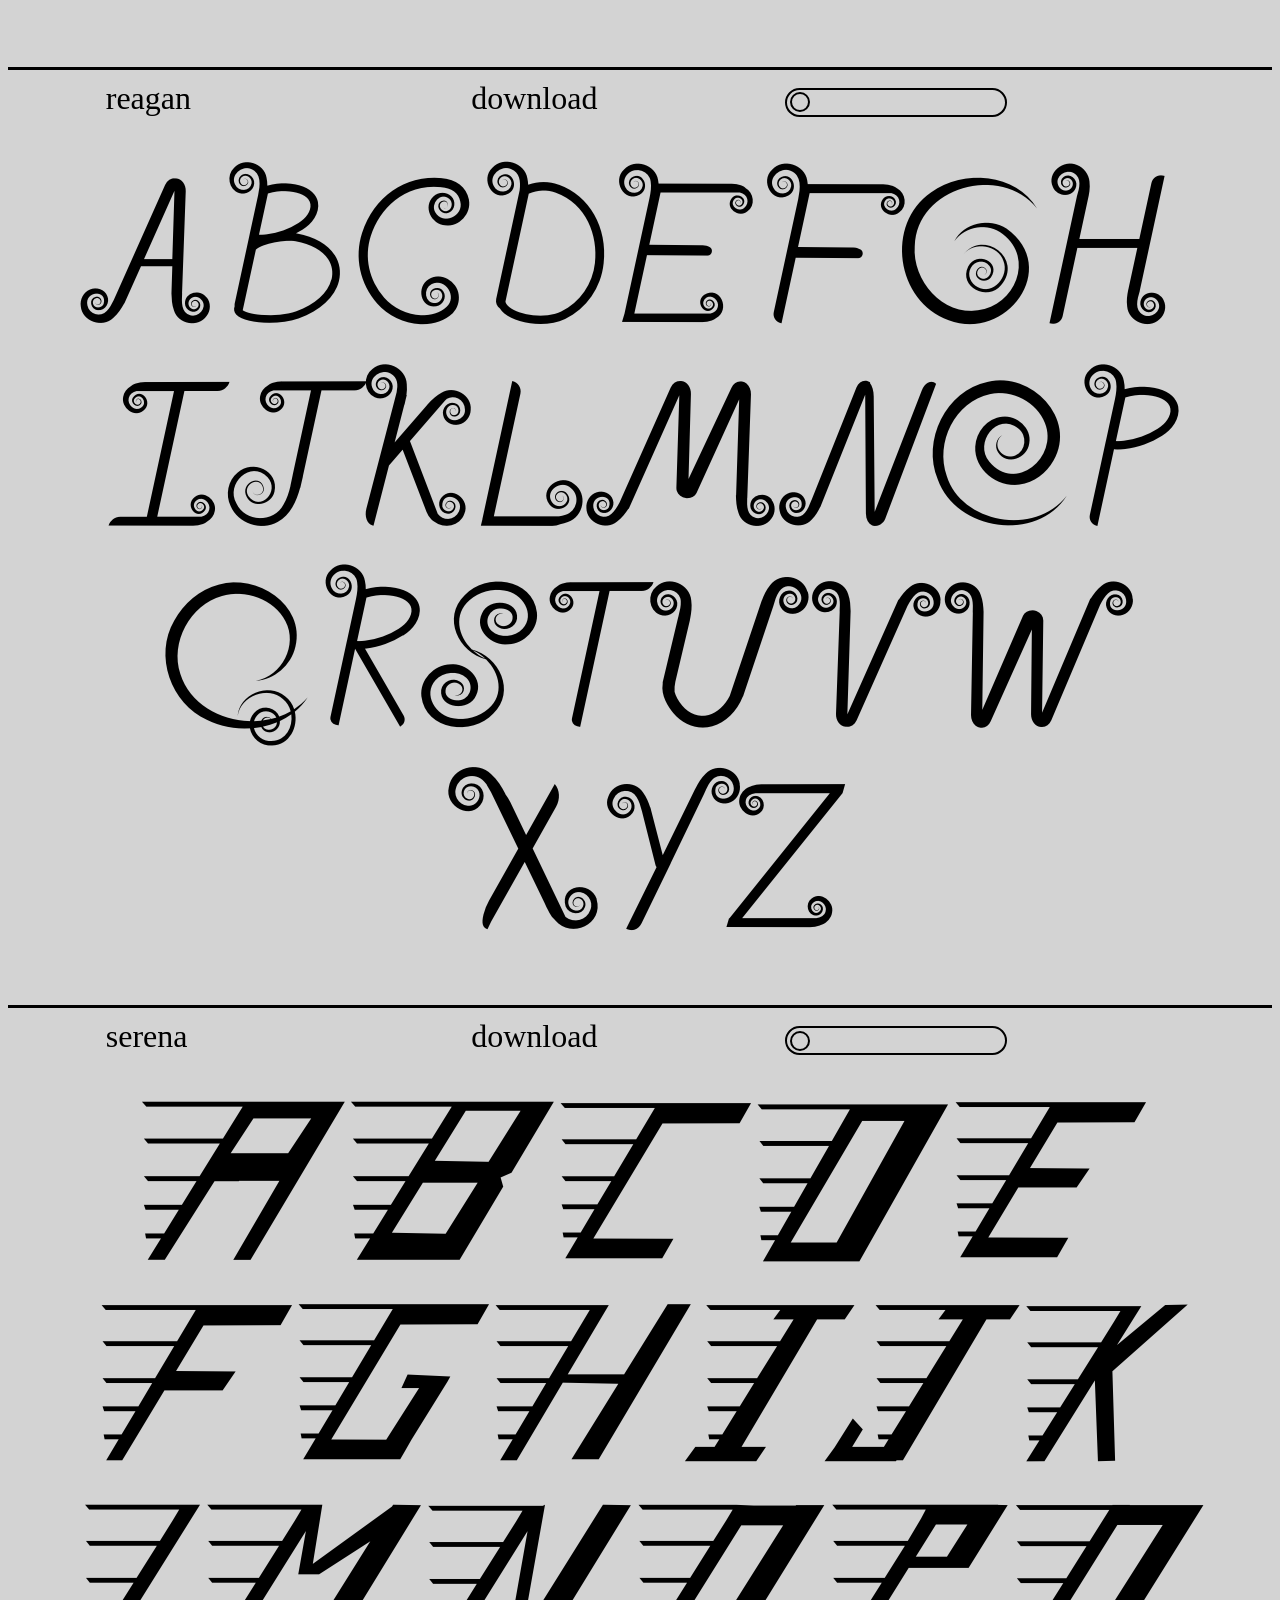
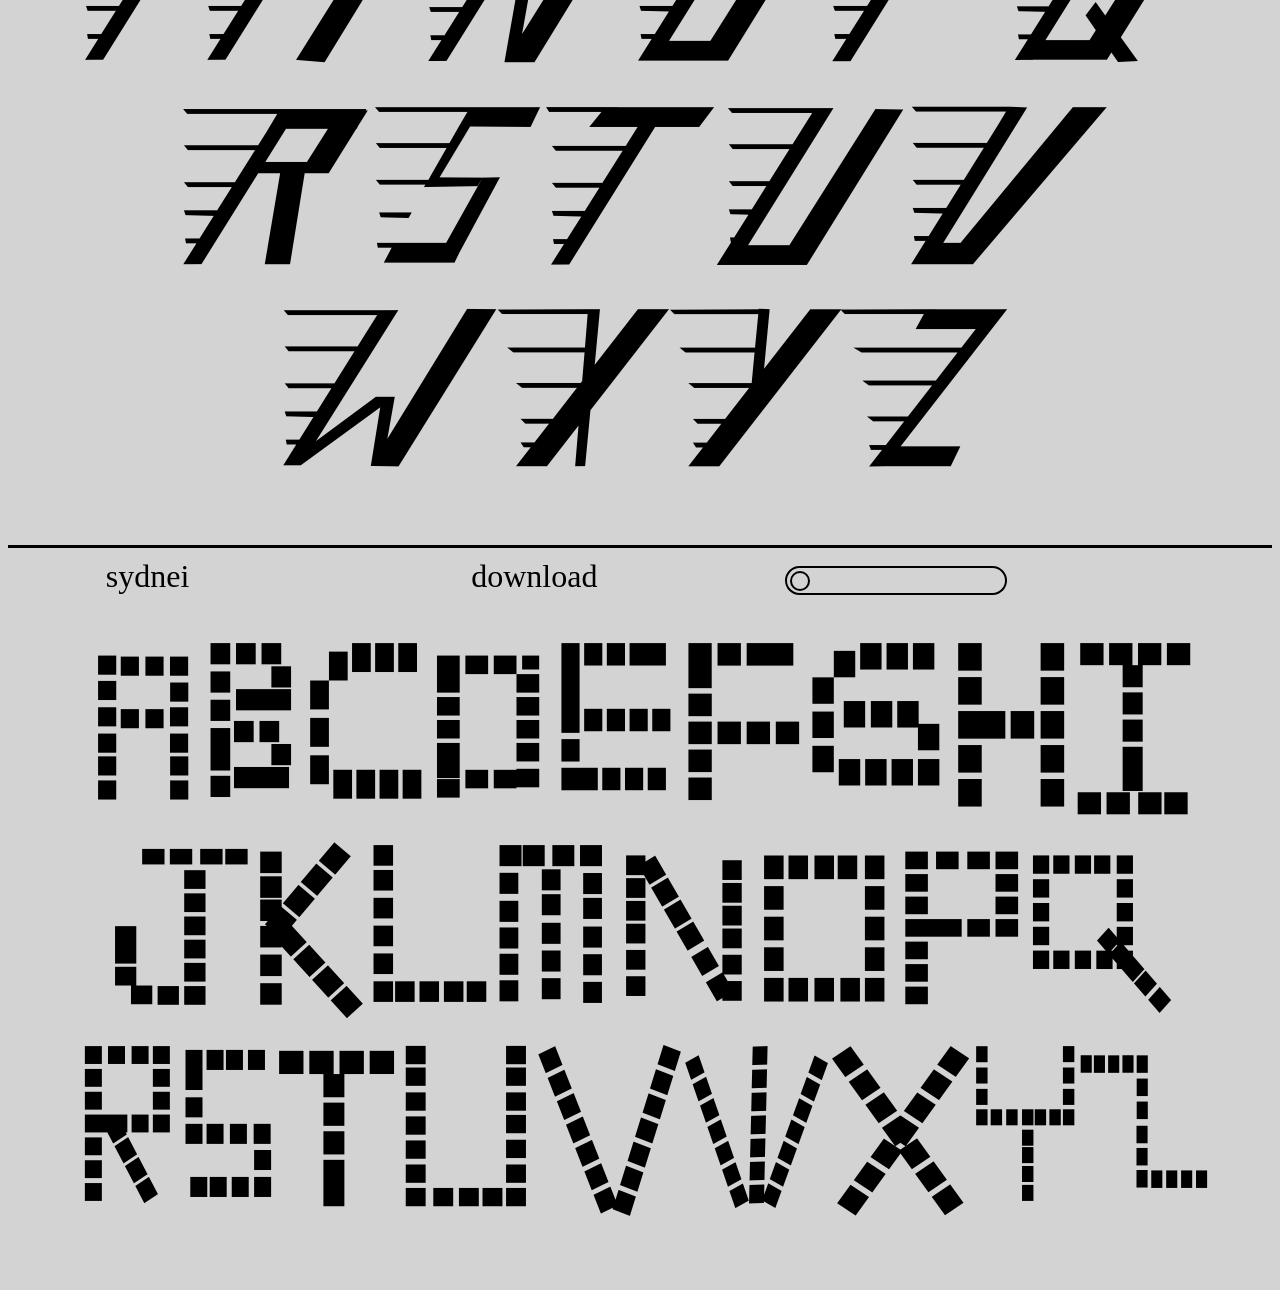
==== commit 2ff11623: "add diana 2" ====
--- a/index.html
+++ b/index.html
@@ -153,6 +153,42 @@
 
       <div class="typeInfo">
         <div class="typefaceNameDIV">
+          <span class="typefaceName">Diana 2</span>
+        </div>
+        <div class="downloadbutton">
+          <a
+            class="atag"
+            href="fonts/Diana2.otf"
+            >Download
+          </a>
+        </div>
+        <input
+          class="slider"
+          type="range"
+          min="40"
+          max="1000"
+          value="40"
+          oninput="updateSize(this.value, Diana2)"
+        /><br />
+        <div
+          class="sample textarea"
+          id="Diana2"
+          contenteditable="true"
+          spellcheck="false"
+          style="font-family: Diana2"
+        >
+          abcdefghijklmnopqrstuvwxyz
+        </div>
+      </div>
+      <style type="text/css">
+        @font-face {
+          font-family: Diana2;
+          src: url(fonts/Diana2.otf);
+        }
+      </style>
+
+      <div class="typeInfo">
+        <div class="typefaceNameDIV">
           <span class="typefaceName">Emanuel</span>
         </div>
         <div class="downloadbutton">
